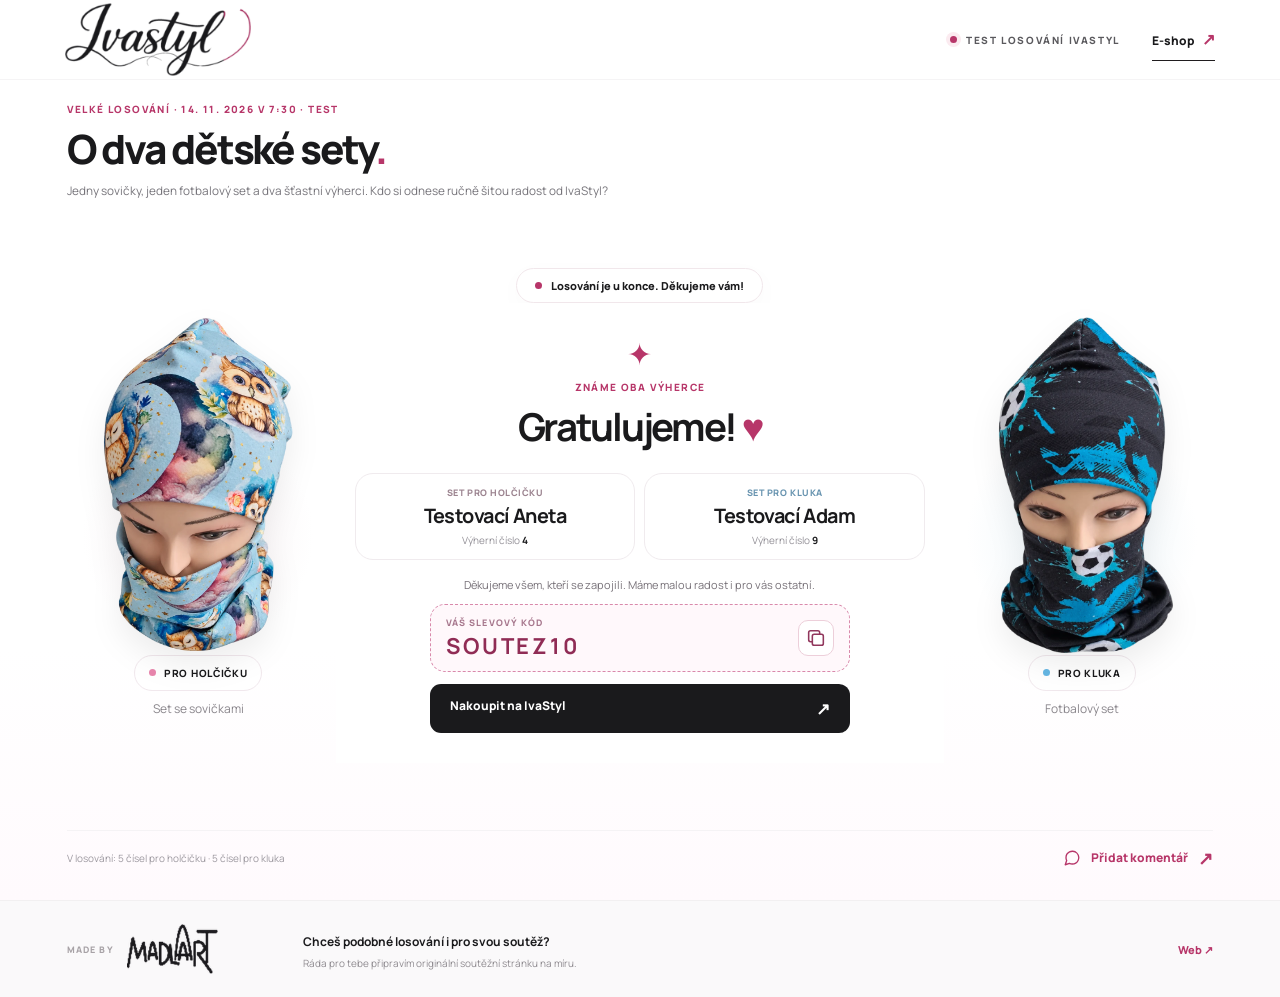
==== index.html @ a6c6ffe4 "first commit" ====
<!doctype html>
<html lang="cs">
<head>
  <meta charset="utf-8">
  <meta name="viewport" content="width=device-width,initial-scale=1,viewport-fit=cover">
  <meta name="theme-color" content="#ffffff">
  <meta name="description" content="IvaStyl · slavnostní losování dvou ručně šitých dětských setů, 14. 11. 2026 v 7:30 (TEST).">
  <meta property="og:title" content="IvaStyl – Velké losování">
  <meta property="og:description" content="Dva dětské sety. Dva šťastní výherci. Přijď se podívat na losování!">
  <link rel="icon" type="image/svg+xml" href="assets/favicon.svg">
  <title>IvaStyl · TEST losování 7:30</title>
  <link rel="preconnect" href="https://fonts.googleapis.com">
  <link rel="preconnect" href="https://fonts.gstatic.com" crossorigin>
  <link href="https://fonts.googleapis.com/css2?family=Manrope:wght@400;500;600;700;800&display=swap" rel="stylesheet">
  <link rel="stylesheet" href="styles.css">
  <script src="app.js" defer></script>
</head>
<body>
  <div class="site-frame" id="site-frame">
    <header class="header">
      <a href="https://www.ivastyl.cz/" target="_blank" rel="noopener noreferrer" class="brand" aria-label="IvaStyl – přejít na e-shop"><img src="assets/logo-ivastyl.png" alt="IvaStyl"></a>
      <div class="header-right"><span class="live-chip"><span class="live-dot"></span> TEST LOSOVÁNÍ IVASTYL</span><a class="header-shop" href="https://www.ivastyl.cz/" target="_blank" rel="noopener noreferrer">E-shop <span aria-hidden="true">↗</span></a></div>
    </header>

    <main class="main" id="main">
      <div class="intro">
        <div class="intro-text"><span class="eyebrow">VELKÉ LOSOVÁNÍ · 14. 11. 2026 V 7:30 · TEST</span><h1>O dva dětské sety<span class="accent">.</span></h1><p>Jedny sovičky, jeden fotbalový set a dva šťastní výherci. Kdo si odnese ručně šitou radost od IvaStyl?</p></div>
        <section class="countdown" id="countdown" aria-label="Odpočet do losování">
          <span class="count-label" id="count-label">DO LOSOVÁNÍ ZBÝVÁ</span>
          <div class="count-parts" role="timer" aria-live="off">
            <div class="count-piece"><strong id="dd">00</strong><span>DNY</span></div>
            <span class="count-colon">:</span>
            <div class="count-piece"><strong id="hh">00</strong><span>HOD</span></div>
            <span class="count-colon">:</span>
            <div class="count-piece"><strong id="mm">00</strong><span>MIN</span></div>
            <span class="count-colon">:</span>
            <div class="count-piece"><strong id="ss">00</strong><span>SEK</span></div>
          </div>
        </section>
      </div>

      <section class="stage" id="stage" aria-label="Soutěž a losovací osudí">
        <article class="prize prize-girl">
          <div class="prize-visual"><img src="assets/set-sovicky.webp" alt="Dívčí set čepice a nákrčníku se sovičkami na figuríně"></div>
          <span class="prize-pill"><span class="prize-bullet pink"></span> PRO HOLČIČKU</span>
          <p>Set se sovičkami</p>
        </article>

        <div class="main-display">
          <div class="announcement" id="announcement" role="status" aria-live="polite"><span class="announcement-dot"></span><span id="announcement-text">Naše osudí už čeká na soutěžící</span></div>
          <div class="machine-area" id="machine-area">
            <img class="machine-image" id="machine-image" src="assets/osudi.webp" alt="Průhledné malinové losovací osudí">
            <div class="balls-chamber" id="balls-chamber" aria-hidden="true"></div>
            <div class="picked-ball" id="picked-ball" aria-hidden="true"><span id="picked-number">?</span></div>
            <div class="machine-vignette" aria-hidden="true"></div>
            <div class="draw-pulse" aria-hidden="true"></div>
          </div>
          <div class="winner-panel" id="winner-panel" hidden aria-live="polite">
            <span class="winner-kicker" id="winner-kicker">VÝHERNÍ ČÍSLO PRO HOLČIČKU</span>
            <div class="winner-num" id="winner-num">—</div>
            <h2 id="winner-name">Gratulujeme!</h2>
            <p id="winner-message">Srdečně gratulujeme k výhře.</p>
          </div>
          <div class="final-panel" id="final-panel" hidden>
            <div class="final-confetti" aria-hidden="true">✦</div>
            <span class="eyebrow">ZNÁME OBA VÝHERCE</span>
            <h2>Gratulujeme! <span class="accent">♥</span></h2>
            <div class="result-pair">
              <div class="result-person"><span>SET PRO HOLČIČKU</span><strong id="final-girl-name">—</strong><small>Výherní číslo <b id="final-girl-num">—</b></small></div>
              <div class="result-person"><span>SET PRO KLUKA</span><strong id="final-boy-name">—</strong><small>Výherní číslo <b id="final-boy-num">—</b></small></div>
            </div>
            <p class="thank-caption">Děkujeme všem, kteří se zapojili. Máme malou radost i pro vás ostatní.</p>
            <div class="discount"><div><small>VÁŠ SLEVOVÝ KÓD</small><strong id="discount-code">SOUTEZ10</strong></div><button type="button" id="copy-code" aria-label="Kopírovat slevový kód" title="Kopírovat slevový kód"><svg viewBox="0 0 24 24" fill="none" stroke="currentColor" stroke-width="1.7" stroke-linecap="round" stroke-linejoin="round" width="22" height="22"><rect x="8" y="8" width="12" height="12" rx="2"/><path d="M16 8V6a2 2 0 0 0-2-2H6a2 2 0 0 0-2 2v8a2 2 0 0 0 2 2h2"/></svg></button></div>
            <a class="shop-button" id="final-shop" href="https://www.ivastyl.cz/" target="_blank" rel="noopener noreferrer">Nakoupit na IvaStyl <span>↗</span></a>
          </div>
          <div class="stage-subline" id="stage-subline"><span class="tiny-spark">✳</span> Testovací losování se spustí automaticky v 7:30 <span class="tiny-spark">✳</span></div>
          <div class="data-alert" id="data-alert" hidden>Nebyli zatím nahráni soutěžící. Losování čeká na seznam účastníků.</div>
        </div>

        <article class="prize prize-boy">
          <div class="prize-visual"><img src="assets/set-fotbal.webp" alt="Chlapecký set čepice a nákrčníku s fotbalovým potiskem na figuríně"></div>
          <span class="prize-pill"><span class="prize-bullet blue"></span> PRO KLUKA</span>
          <p>Fotbalový set</p>
        </article>
      </section>

      <div class="engage-row" id="engage-row">
        <div class="participants-line" id="participants-line">Losování ze všech platných soutěžních čísel</div>
        <button class="comment-toggle" type="button" id="comment-toggle" aria-expanded="false" aria-controls="comments-panel">
          <svg width="18" height="18" fill="none" stroke="currentColor" stroke-width="1.8" viewBox="0 0 24 24" aria-hidden="true"><path stroke-linecap="round" stroke-linejoin="round" d="M21 11.5a8.4 8.4 0 0 1-.9 3.8 8.6 8.6 0 0 1-7.7 4.7 8.4 8.4 0 0 1-3.8-.9L3 21l1.9-5.6a8.4 8.4 0 0 1-.9-3.8 8.6 8.6 0 0 1 4.7-7.7 8.4 8.4 0 0 1 3.8-.9h.5a8.6 8.6 0 0 1 8 8v.5Z"/></svg>
          Přidat komentář <span aria-hidden="true">↗</span>
        </button>
      </div>
      <div class="comments-panel" id="comments-panel" hidden>
        <div><h2>Chceš nám něco vzkázat?</h2><p>Komentáře patří k soutěžním příspěvkům na Facebooku a Instagramu. Napiš si vzkaz a vlož ho tam, kde soutěžíš.</p></div>
        <label for="comment-text">Tvůj komentář</label>
        <textarea id="comment-text" rows="3" placeholder="Držím všem palce! ❤️"></textarea>
        <div class="comments-actions"><button type="button" id="copy-comment" class="comment-copy">Zkopírovat komentář</button><a id="facebook-post-link" href="#" hidden target="_blank" rel="noopener noreferrer">Otevřít Facebook ↗</a><a id="instagram-post-link" href="#" hidden target="_blank" rel="noopener noreferrer">Otevřít Instagram ↗</a></div>
        <small id="comment-hint">Komentáře se neukládají na této stránce; zveřejni je přímo pod soutěžním příspěvkem.</small>
      </div>

      <div id="demo-controls" class="demo-controls" hidden><span class="demo-badge">UKÁZKA – NEPLATNÉ LOSOVÁNÍ</span><button type="button" id="demo-play">Přehrát losování ▶</button><button type="button" id="demo-restart">Znovu ↺</button></div>
    </main>
  </div>

  <footer class="footer" id="footer">
    <div class="footer-inner">
      <div class="footer-brand"><span>MADE BY</span><a href="https://madlaart.cz/" rel="noopener noreferrer" target="_blank" aria-label="MadlaArt – web grafického studia"><img src="assets/logo-madlaart.png" alt="MadlaArt"></a></div>
      <div class="footer-copy"><strong>Chceš podobné losování i pro svou soutěž?</strong><p>Ráda pro tebe připravím originální soutěžní stránku na míru.</p></div>
      <div class="footer-links"><a href="https://madlaart.cz/" rel="noopener noreferrer" target="_blank">Web ↗</a><a id="madla-instagram" href="#" hidden rel="noopener noreferrer" target="_blank">Instagram ↗</a><a id="madla-facebook" href="#" hidden rel="noopener noreferrer" target="_blank">Facebook ↗</a></div>
    </div>
  </footer>
</body>
</html>
---- styles.css ----
:root{--ink:#1a1a1c;--muted:#737278;--rasp:#b73669;--rasp-dark:#902c55;--rose:#f9eaf0;--rose-line:#f1d5e0;--sky:#3183c3;--line:#ededf0;--white:#fff;--shadow:0 12px 40px rgba(50,32,41,.08)}
*{box-sizing:border-box}html{scroll-behavior:smooth}body{margin:0;color:var(--ink);background:#fff;font-family:Manrope,Arial,sans-serif;-webkit-font-smoothing:antialiased}button,textarea{font:inherit}button{cursor:pointer}a{text-decoration:none;color:inherit}[hidden]{display:none!important}::selection{background:#f2bed3;color:#151515}
.site-frame{min-height:100vh;min-height:100svh;display:flex;flex-direction:column;background:linear-gradient(180deg,#fff 0%,#fff 72%,#fffafd 100%)}
.header{height:80px;flex:none;max-width:1530px;width:100%;padding:10px clamp(22px,5.1vw,76px);margin:0 auto;display:flex;align-items:center;justify-content:space-between;border-bottom:1px solid #f5f4f5}.brand{display:flex;width:186px;align-items:center}.brand img{width:100%;height:auto;display:block}.header-right{display:flex;gap:32px;align-items:center}.live-chip{font-size:10px;font-weight:800;letter-spacing:.16em;color:#5a595d;display:flex;gap:9px;align-items:center}.live-dot{width:7px;height:7px;background:var(--rasp);border-radius:50%;box-shadow:0 0 0 4px #fbebf0}.header-shop{font-size:12px;font-weight:800;padding:10px 0;border-bottom:1px solid #201d1f}.header-shop span{color:var(--rasp);font-size:16px;margin-left:6px}
.main{width:min(100%,1530px);margin:0 auto;padding:16px clamp(24px,5.2vw,78px) 16px;flex:1;display:flex;flex-direction:column;justify-content:center;gap:8px}.intro{display:flex;align-items:center;justify-content:space-between;gap:20px}.intro-text{max-width:640px}.eyebrow{font-size:10px;font-weight:800;letter-spacing:.14em;color:var(--rasp);text-transform:uppercase}.intro h1{font-size:clamp(30px,3.15vw,48px);line-height:1.13;letter-spacing:-.055em;margin:8px 0 8px;font-weight:800}.accent{color:var(--rasp)}.intro p{font-size:clamp(11px,.92vw,14px);line-height:1.85;color:#76747a;margin:0;max-width:600px}
.countdown{flex:none;min-width:307px;text-align:right}.count-label{color:#98969a;font-size:10px;font-weight:800;letter-spacing:.14em}.count-parts{display:flex;gap:10px;align-items:flex-start;justify-content:flex-end;margin-top:9px}.count-piece{min-width:48px;text-align:center;display:flex;flex-direction:column;gap:2px}.count-piece strong{font-size:36px;font-weight:800;letter-spacing:-.06em;line-height:1.04;font-variant-numeric:tabular-nums}.count-piece span{font-size:9px;color:#95939a;font-weight:700;letter-spacing:.1em}.count-colon{font-size:25px;color:var(--rasp);font-weight:500;line-height:1.2}
.stage{display:grid;grid-template-columns:minmax(155px,.84fr) minmax(340px,1.9fr) minmax(155px,.84fr);gap:12px;align-items:center;min-height:445px;max-height:630px;flex:1}.prize{align-self:center;display:flex;flex-direction:column;align-items:center;text-align:center;justify-content:center;min-width:0}.prize-visual{height:clamp(210px,28vw,340px);width:100%;display:flex;align-items:center;justify-content:center;position:relative}.prize-visual:before{content:"";position:absolute;width:min(100%,240px);aspect-ratio:1;border-radius:50%;background:radial-gradient(circle,#f9f3f5 10%,rgba(252,248,250,0) 68%);bottom:0}.prize-boy .prize-visual:before{background:radial-gradient(circle,#eef6fa 10%,rgba(252,248,250,0) 68%)}.prize img{width:100%;height:100%;object-fit:contain;position:relative;filter:drop-shadow(0px 14px 15px rgba(0,0,0,.07));transition:transform .45s ease}.prize:hover img{transform:translateY(-6px)}.prize-pill{font-size:10px;letter-spacing:.07em;font-weight:800;border:1px solid #f1e8ed;border-radius:100px;display:flex;align-items:center;gap:8px;padding:10px 14px;white-space:nowrap;background:#fff}.prize-bullet{width:7px;height:7px;border-radius:50%}.prize-bullet.pink{background:#e886ad}.prize-bullet.blue{background:#65b7e4}.prize p{font-size:12px;color:#89858b;margin:9px 0 0}
.main-display{height:min(55vh,550px);min-height:400px;position:relative;display:flex;flex-direction:column;align-items:center;justify-content:center}.announcement{position:absolute;top:0;z-index:8;border:1px solid #f1e7eb;background:#fff;border-radius:100px;padding:9px 18px;font-size:11px;font-weight:800;display:flex;gap:9px;align-items:center;box-shadow:0 7px 26px rgba(28,20,21,.025);max-width:95%;text-align:center}.announcement-dot{height:7px;width:7px;min-width:7px;border-radius:50%;background:var(--rasp)}.machine-area{position:absolute;inset:36px 0 14px;max-width:640px;max-height:530px;margin:auto;transform-origin:center center;transition:opacity .65s ease,transform .65s ease;isolation:isolate}.machine-image{position:absolute;inset:0;width:100%;height:100%;object-fit:contain;filter:drop-shadow(0 10px 19px rgba(75,51,68,.035));z-index:1}.balls-chamber{position:absolute;left:50%;top:43.2%;width:min(58%,300px);height:61%;transform:translate(-50%,-50%);overflow:hidden;border-radius:50%;z-index:2;pointer-events:none}.ball{position:absolute;display:flex;justify-content:center;align-items:center;width:clamp(26px,3vw,37px);height:clamp(26px,3vw,37px);border-radius:50%;font-size:11px;font-weight:800;letter-spacing:-.04em;background:radial-gradient(circle at 27% 23%,#fff 3%,#f9e9f0 46%,#d899b4 100%);color:#5a3040;box-shadow:inset -3px -4px 8px rgba(148,57,97,.12),inset 2px 2px 6px #fff,0 5px 7px rgba(62,43,54,.15);will-change:transform;user-select:none}.phase-boy .ball{background:radial-gradient(circle at 27% 23%,#fff 3%,#ddecfa 49%,#8cbbe0 100%);box-shadow:inset -3px -4px 9px rgba(54,112,176,.12),inset 2px 2px 6px #fff,0 5px 7px rgba(62,43,54,.15);color:#235477}.machine-vignette{position:absolute;top:10%;left:20%;width:60%;height:73%;border-radius:50%;z-index:3;pointer-events:none;background:radial-gradient(ellipse at 30% 18%,rgba(255,255,255,.24),transparent 56%);opacity:.35}.picked-ball{position:absolute;top:50%;left:50%;width:118px;height:118px;border-radius:50%;z-index:7;transform:translate(-50%,48%) scale(.1);opacity:0;display:grid;place-items:center;background:radial-gradient(circle at 30% 26%,#fff 4%,#f9dce8 54%,#c36c93 100%);color:var(--rasp-dark);box-shadow:0 20px 36px rgba(155,54,98,.2),inset -5px -10px 17px rgba(120,45,82,.15);font-size:48px;font-weight:800;transition:transform 1.1s cubic-bezier(.2,1.45,.5,1),opacity .2s}.phase-boy .picked-ball{background:radial-gradient(circle at 30% 26%,#fff 4%,#e3f3ff 54%,#7baad8 100%);color:#25618c}.phase-ball-out .picked-ball{opacity:1;transform:translate(-50%,-80%) scale(1)}.draw-pulse{position:absolute;top:40%;left:50%;width:55%;aspect-ratio:1;border-radius:50%;transform:translate(-50%,-50%);opacity:0;z-index:0;pointer-events:none;border:2px solid var(--rasp)}.phase-spinning .draw-pulse{animation:pulse 1.4s ease-out infinite}.phase-spinning .machine-image{animation:machineTilt .9s ease-in-out infinite alternate}
@keyframes pulse{0%{opacity:.3;scale:.92}100%{opacity:0;scale:1.15}}@keyframes machineTilt{from{transform:rotate(-1.4deg)}to{transform:rotate(1.4deg)}}
.stage-subline{font-size:10px;color:#9c98a0;position:absolute;bottom:0;text-align:center;letter-spacing:.015em}.tiny-spark{color:var(--rasp);font-size:14px;margin:0 8px}.data-alert{position:absolute;bottom:10px;z-index:10;background:#fff6ec;color:#8b4b16;padding:11px 17px;border-radius:10px;font-size:11px;text-align:center;box-shadow:var(--shadow)}
.winner-panel,.final-panel{position:absolute;z-index:9;inset:32px 0 24px;display:flex;flex-direction:column;justify-content:center;align-items:center;text-align:center;background:#fff;animation:rise .65s ease both}.phase-winner .machine-area,.phase-final .machine-area{opacity:0;transform:scale(.87)}.phase-winner .stage-subline,.phase-final .stage-subline{display:none}.winner-kicker{font-size:11px;letter-spacing:.13em;color:var(--rasp);font-weight:800}.phase-boy .winner-kicker{color:var(--sky)}.winner-num{font-size:clamp(110px,13vw,192px);line-height:1.09;font-weight:800;letter-spacing:-.11em;color:var(--rasp);font-variant-numeric:tabular-nums}.phase-boy .winner-num{color:var(--sky)}.winner-panel h2{font-size:clamp(26px,3vw,40px);letter-spacing:-.05em;margin:4px 0}.winner-panel p{font-size:13px;color:var(--muted);margin:5px}.winner-panel:before{content:'✦';position:absolute;left:12%;top:25%;color:#f3c1d4;font-size:40px;animation:twinkle 2s infinite}.winner-panel:after{content:'✦';position:absolute;right:9%;bottom:23%;color:#e5bdd0;font-size:26px;animation:twinkle 2.6s infinite reverse}
.final-panel{inset:35px -1% 0;gap:6px;padding:0 14px}.final-confetti{font-size:30px;color:var(--rasp);animation:twinkle 1.6s ease-in-out infinite}.final-panel h2{font-size:clamp(28px,3vw,42px);letter-spacing:-.06em;margin:0 0 8px}.result-pair{display:grid;grid-template-columns:1fr 1fr;gap:9px;width:min(100%,570px);margin:6px 0 5px}.result-person{padding:12px 9px;border:1px solid #f0ebee;border-radius:18px;background:#fff;display:flex;flex-direction:column;gap:4px}.result-person span{color:#9c8490;font-size:9px;letter-spacing:.06em;font-weight:800}.result-person:nth-child(2) span{color:#6894b0}.result-person strong{font-size:clamp(15px,1.55vw,23px);overflow-wrap:anywhere;line-height:1.3;letter-spacing:-.03em}.result-person small{font-size:10px;color:#939097}.result-person b{color:var(--ink)}.thank-caption{color:#777178;font-size:11px;margin:6px 0}.discount{width:min(100%,420px);min-height:65px;padding:11px 15px;border:1px dashed #d989ab;border-radius:15px;background:#fff8fb;display:flex;justify-content:space-between;align-items:center}.discount>div{display:flex;flex-direction:column;gap:3px;text-align:left}.discount small{letter-spacing:.12em;font-size:9px;color:#a7778d;font-weight:800}.discount strong{font-size:22px;letter-spacing:.13em;color:var(--rasp-dark);line-height:1.3}.discount button{width:36px;height:36px;display:grid;place-items:center;background:white;border:1px solid #edcfda;border-radius:10px;color:#91365c}.shop-button{width:min(100%,420px);background:var(--ink);color:white;border-radius:11px;padding:13px 20px;font-size:12px;font-weight:800;display:flex;justify-content:space-between;margin-top:6px}.shop-button span{font-size:17px}
@keyframes rise{from{opacity:0;transform:translateY(12px)}to{opacity:1;transform:translateY(0)}}@keyframes twinkle{50%{opacity:.45;transform:scale(.7)}}
.engage-row{min-height:54px;border-top:1px solid #f5f3f5;display:flex;align-items:center;justify-content:space-between;gap:15px}.participants-line{color:#9c989f;font-size:10px}.comment-toggle{display:flex;align-items:center;gap:10px;border:0;background:transparent;color:var(--rasp);font-size:12px;font-weight:800;padding:11px 0}.comment-toggle span{font-size:18px}.comments-panel{border:1px solid var(--line);background:#fff;border-radius:16px;padding:20px;display:grid;gap:9px;box-shadow:var(--shadow);margin-bottom:10px}.comments-panel h2{font-size:16px;margin:0 0 4px}.comments-panel p{font-size:12px;color:var(--muted);margin:0}.comments-panel label{font-size:11px;font-weight:800;margin-top:4px}.comments-panel textarea{width:100%;padding:12px 14px;border-radius:12px;border:1px solid #e8e6e9;resize:vertical;outline:0}.comments-panel textarea:focus{border-color:var(--rasp)}.comments-actions{display:flex;gap:12px;flex-wrap:wrap;align-items:center}.comments-actions button,.comments-actions a{border-radius:9px;border:1px solid #eee2e8;padding:10px 13px;font-size:11px;font-weight:800}.comments-actions button{background:#f9e9f0;color:var(--rasp-dark)}.comments-actions a{color:#292729}.comments-panel small{font-size:10px;color:#969198}
.footer{background:#faf9fa;border-top:1px solid #f2f0f1}.footer-inner{max-width:1530px;padding:23px clamp(24px,5.2vw,78px);margin:auto;display:flex;align-items:center;justify-content:space-between;gap:26px}.footer-brand{display:flex;align-items:center;gap:11px;min-width:210px}.footer-brand span{font-size:9px;color:#a7a2a6;font-weight:800;letter-spacing:.13em}.footer-brand a{display:block;width:96px;height:50px}.footer-brand img{width:100%;height:100%;object-fit:contain}.footer-copy{flex:1}.footer-copy strong{font-size:12px}.footer-copy p{margin:5px 0 0;color:#8f8b90;font-size:10px}.footer-links{display:flex;gap:15px;flex-wrap:wrap}.footer-links a{font-size:11px;font-weight:800;color:var(--rasp)}
.demo-controls{display:flex;align-items:center;justify-content:center;gap:11px;padding:13px;flex-wrap:wrap;border-radius:16px;background:#fff2f7}.demo-badge{color:var(--rasp);font-size:9px;font-weight:800;letter-spacing:.1em}.demo-controls button{background:var(--rasp);color:#fff;font-size:11px;font-weight:800;border:0;padding:10px 13px;border-radius:9px}.demo-controls button:last-child{background:#fff;color:var(--rasp);border:1px solid #e9c2d1}
@media(min-width:1600px){.main{gap:12px}.stage{min-height:520px}}@media(max-width:1050px){.main{padding:19px 22px}.stage{grid-template-columns:minmax(122px,.72fr) minmax(280px,1.9fr) minmax(122px,.72fr)}.header{padding:10px 22px}.prize-visual{height:270px}.intro h1{font-size:35px}.intro p{max-width:450px}.count-piece strong{font-size:29px}.countdown{min-width:270px}}
@media(max-width:700px){.site-frame{min-height:100svh}.header{height:64px;padding:8px 18px}.brand{width:121px}.header-right{gap:9px}.live-chip{font-size:8px;letter-spacing:.06em}.header-shop{font-size:10px}.main{justify-content:start;gap:12px;padding:19px 15px 13px}.intro{flex-direction:column;align-items:center;text-align:center;gap:15px}.intro h1{font-size:clamp(29px,7.2vw,41px);margin:6px 0}.intro p{font-size:11px;line-height:1.6;max-width:360px}.eyebrow{font-size:9px}.countdown{min-width:0;text-align:center;width:100%}.count-label{font-size:9px}.count-parts{justify-content:center;margin-top:6px;gap:9px}.count-piece{min-width:43px}.count-piece strong{font-size:27px}.count-piece span{font-size:8px}.count-colon{font-size:21px}.stage{min-height:360px;max-height:none;display:grid;grid-template-columns:1fr 1fr;grid-template-rows:minmax(310px,auto) auto;gap:5px 10px;flex:0}.main-display{grid-column:1 / -1;grid-row:1;min-height:310px;height:clamp(305px,86vw,420px)}.prize{grid-row:2;align-self:start}.prize-girl{grid-column:1}.prize-boy{grid-column:2}.prize-visual{height:clamp(145px,40vw,200px)}.prize img{max-width:195px}.prize-pill{font-size:8px;padding:7px 10px}.prize p{font-size:9px;margin:5px 0}.announcement{font-size:9px;top:3px;padding:7px 12px;max-width:97%}.machine-area{inset:17px 0 0;max-height:420px}.balls-chamber{width:min(60%,230px);top:43.5%;height:62%}.ball{width:28px;height:28px;font-size:9px}.picked-ball{width:90px;height:90px;font-size:38px}.stage-subline{display:none}.winner-panel{inset:22px 0 10px}.winner-num{font-size:100px}.winner-panel h2{font-size:28px}.winner-panel p{font-size:11px}.final-panel{inset:19px -3px -6px;padding:0 2px;gap:4px}.final-confetti{display:none}.final-panel h2{font-size:27px;margin:0}.result-pair{gap:6px;margin:0}.result-person{padding:8px 5px;border-radius:11px}.result-person span{font-size:7px}.result-person strong{font-size:14px}.result-person small{font-size:9px}.thank-caption{font-size:9px;line-height:1.4;margin:2px 0}.discount{min-height:51px;padding:7px 12px}.discount strong{font-size:19px}.discount small{font-size:8px}.shop-button{padding:10px 14px;font-size:10px;margin-top:4px}.engage-row{padding:10px 3px 2px;min-height:48px}.participants-line{font-size:9px;max-width:55%}.comment-toggle{font-size:11px}.footer-inner{padding:15px 20px;flex-direction:column;gap:12px;text-align:center}.footer-brand{justify-content:center;min-width:0}.footer-links{justify-content:center}.footer-copy p{font-size:10px}.comments-panel{margin-bottom:0}.header-shop span{display:none}}
@media(max-width:370px){.intro h1{font-size:29px}.main-display{height:305px}.prize-visual{height:108px}.prize-pill{font-size:7px}.count-piece strong{font-size:25px}.live-chip{display:none}}
@media(prefers-reduced-motion:reduce){html{scroll-behavior:auto}.phase-spinning .machine-image,.phase-spinning .draw-pulse,.final-confetti{animation:none!important}.prize img,.machine-area,.picked-ball{transition:none!important}}
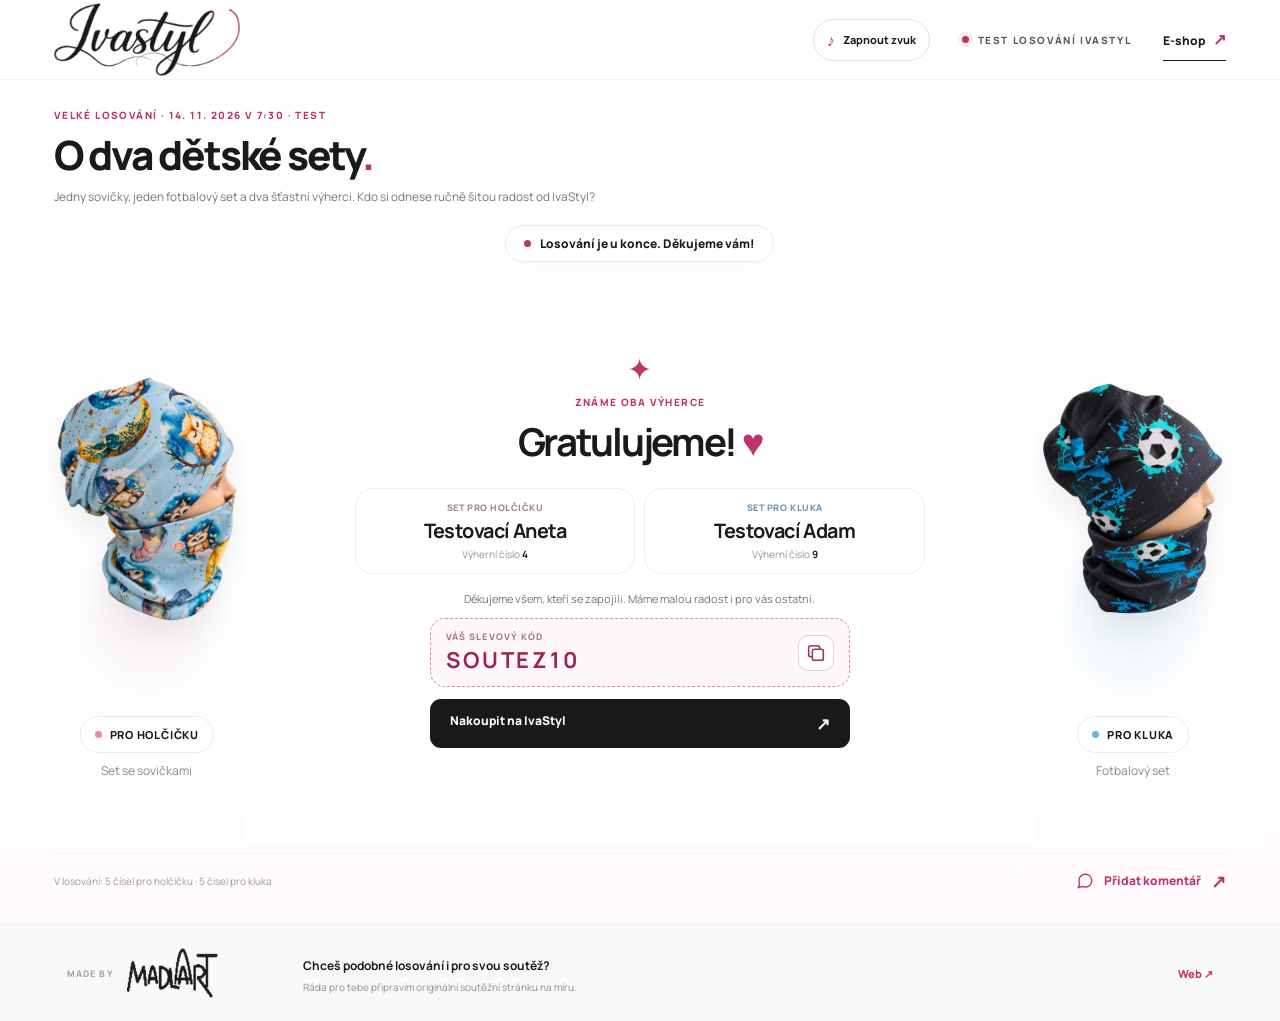
==== commit abdbf99e: "úpravy" ====
--- a/index.html
+++ b/index.html
@@ -13,13 +13,15 @@
   <link rel="preconnect" href="https://fonts.gstatic.com" crossorigin>
   <link href="https://fonts.googleapis.com/css2?family=Manrope:wght@400;500;600;700;800&display=swap" rel="stylesheet">
   <link rel="stylesheet" href="styles.css">
+  <link rel="stylesheet" href="polish.css">
+  <script src="audio.js" defer></script>
   <script src="app.js" defer></script>
 </head>
 <body>
   <div class="site-frame" id="site-frame">
     <header class="header">
       <a href="https://www.ivastyl.cz/" target="_blank" rel="noopener noreferrer" class="brand" aria-label="IvaStyl – přejít na e-shop"><img src="assets/logo-ivastyl.png" alt="IvaStyl"></a>
-      <div class="header-right"><span class="live-chip"><span class="live-dot"></span> TEST LOSOVÁNÍ IVASTYL</span><a class="header-shop" href="https://www.ivastyl.cz/" target="_blank" rel="noopener noreferrer">E-shop <span aria-hidden="true">↗</span></a></div>
+      <div class="header-right"><button class="sound-button" id="sound-button" type="button" aria-pressed="false" title="Zapnout zvuky losování"><span id="sound-icon" aria-hidden="true">♪</span> <span id="sound-label">Zapnout zvuk</span></button><span class="live-chip"><span class="live-dot"></span> TEST LOSOVÁNÍ IVASTYL</span><a class="header-shop" href="https://www.ivastyl.cz/" target="_blank" rel="noopener noreferrer">E-shop <span aria-hidden="true">↗</span></a></div>
     </header>
 
     <main class="main" id="main">
@@ -41,13 +43,13 @@
 
       <section class="stage" id="stage" aria-label="Soutěž a losovací osudí">
         <article class="prize prize-girl">
-          <div class="prize-visual"><img src="assets/set-sovicky.webp" alt="Dívčí set čepice a nákrčníku se sovičkami na figuríně"></div>
+          <div class="prize-visual"><img src="assets/set-sovicky-bok.webp" alt="Dívčí set čepice a nákrčníku se sovičkami na figuríně"></div>
           <span class="prize-pill"><span class="prize-bullet pink"></span> PRO HOLČIČKU</span>
           <p>Set se sovičkami</p>
         </article>
 
         <div class="main-display">
-          <div class="announcement" id="announcement" role="status" aria-live="polite"><span class="announcement-dot"></span><span id="announcement-text">Naše osudí už čeká na soutěžící</span></div>
+          <div class="announcement" id="announcement" role="status" aria-live="polite"><span class="announcement-dot"></span><span id="announcement-text">Osudí je připravené</span></div>
           <div class="machine-area" id="machine-area">
             <img class="machine-image" id="machine-image" src="assets/osudi.webp" alt="Průhledné malinové losovací osudí">
             <div class="balls-chamber" id="balls-chamber" aria-hidden="true"></div>
@@ -78,7 +80,7 @@
         </div>
 
         <article class="prize prize-boy">
-          <div class="prize-visual"><img src="assets/set-fotbal.webp" alt="Chlapecký set čepice a nákrčníku s fotbalovým potiskem na figuríně"></div>
+          <div class="prize-visual"><img src="assets/set-fotbal-bok.webp" alt="Chlapecký set čepice a nákrčníku s fotbalovým potiskem na figuríně"></div>
           <span class="prize-pill"><span class="prize-bullet blue"></span> PRO KLUKA</span>
           <p>Fotbalový set</p>
         </article>
--- a/polish.css
+++ b/polish.css
@@ -0,0 +1,65 @@
+
+/* Modern minimalist stage refresh: larger glass raffle drum and the TWO real side-view garment photos. */
+:root { --rasp:#bc346d; --rasp-dark:#9c2457; }
+.site-frame{min-height:100svh}
+.header{max-width:1720px;padding-inline:clamp(20px,4.2vw,72px)}
+.main{max-width:1720px;width:100%;padding:18px clamp(20px,4.2vw,72px) 17px;gap:8px;justify-content:space-between}
+.intro{padding-top:4px}
+.stage{grid-template-columns:minmax(180px,.72fr) minmax(570px,3fr) minmax(180px,.72fr);gap:clamp(0px,1vw,18px);min-height:550px;max-height:760px;flex:1;align-items:center}
+.main-display{height:clamp(530px,70vh,740px);min-height:530px;overflow:visible}
+.machine-area{inset:auto;left:50%;top:52%;margin:0;width:min(100%,800px,calc(70vh * 1.115));height:auto;max-width:none;max-height:none;aspect-ratio:950/852;transform:translate(-50%,-50%);transition:opacity .55s ease,transform .55s ease}
+.machine-image{width:100%;height:100%;object-fit:fill}
+.balls-chamber{width:61%;height:65%;top:43%;left:50%;max-width:none}
+.ball{width:clamp(28px,2.3vw,40px);height:clamp(28px,2.3vw,40px);font-size:clamp(10px,1vw,13px)}
+.prize-visual{height:clamp(320px,34vw,490px);width:100%;}
+.prize img{max-height:100%;max-width:100%;object-fit:contain}
+.prize-visual:before{width:min(100%,300px)}
+.prize-pill{font-size:11px}
+.announcement{font-size:12px;top:10px;z-index:14}
+.stage-subline{bottom:0}
+.phase-winner .machine-area,.phase-final .machine-area{transform:translate(-50%,-50%) scale(.88)}
+.phase-ball-out .picked-ball{transform:translate(-50%,-100%) scale(1.1)}
+.sound-button{border:1px solid #ecdce3;background:#fff;color:#1d1b1d;border-radius:999px;padding:9px 13px;font-size:11px;font-weight:750;display:flex;gap:8px;align-items:center;white-space:nowrap;transition:background .2s,border-color .2s}
+.sound-button:hover,.sound-button[aria-pressed="true"]{background:#fff2f7;border-color:#ddaac0;color:var(--rasp-dark)}
+.sound-button #sound-icon{font-size:16px;color:var(--rasp)}
+/* The upper part fills the screen on larger displays; footer stays below rather than overlapping. */
+@media(min-width:1101px) and (min-height:950px){.site-frame{height:100svh}.stage{min-height:560px;max-height:none}.main-display{height:min(72vh,750px)}.prize-visual{height:clamp(345px,34vw,535px)}}
+@media(max-width:1200px) and (min-width:701px){
+ .stage{grid-template-columns:minmax(142px,.85fr) minmax(360px,2.4fr) minmax(142px,.85fr);min-height:470px}
+ .main-display{height:clamp(440px,60vh,620px);min-height:440px}
+ .prize-visual{height:clamp(250px,29vw,360px)}
+ .announcement{top:0}
+}
+@media(max-width:700px){
+ .main{padding:15px 13px 17px;gap:14px;justify-content:start}
+ .header{height:66px;padding:8px 14px}
+ .header-right{gap:9px}
+ .sound-button{padding:7px 9px;font-size:10px}
+ .sound-button #sound-label{display:none}
+ .live-chip{font-size:8px}
+ .intro{gap:10px;padding-top:0}
+ .stage{display:grid;grid-template-columns:1fr 1fr;grid-template-rows:minmax(385px,auto) auto;gap:3px 4px;min-height:0;max-height:none;flex:0}
+ .main-display{grid-column:1/-1;grid-row:1;height:clamp(385px,105vw,520px);min-height:385px;overflow:visible}
+ .machine-area{inset:auto;top:54%;left:50%;width:min(100vw,500px);max-width:none;max-height:none;height:auto;transform:translate(-50%,-50%)}
+ .balls-chamber{width:60%;height:65%;top:43%}
+ .announcement{top:2px;max-width:95%;font-size:10px;z-index:14}
+ .ball{width:clamp(26px,8vw,36px);height:clamp(26px,8vw,36px);font-size:11px}
+ .prize{grid-row:2}
+ .prize-visual{height:clamp(158px,44vw,245px)}
+ .prize img{max-width:230px}
+ .prize-pill{padding:7px 8px;font-size:8px}
+ .prize p{font-size:10px}
+ .picked-ball{width:95px;height:95px;font-size:40px}
+ .winner-panel{inset:24px 0 5px}
+ .final-panel{inset:19px 0 0;padding:0 8px}
+ .engage-row{padding:12px 4px 2px}
+}
+@media(max-width:390px){
+ .sound-button{padding:6px 8px}
+ .live-chip{display:none}
+ .stage{grid-template-rows:minmax(345px,auto) auto}
+ .main-display{height:clamp(345px,106vw,410px);min-height:345px}
+ .machine-area{width:100vw}
+ .prize-visual{height:clamp(139px,40vw,165px)}
+ .ball{width:25px;height:25px;font-size:9px}
+}
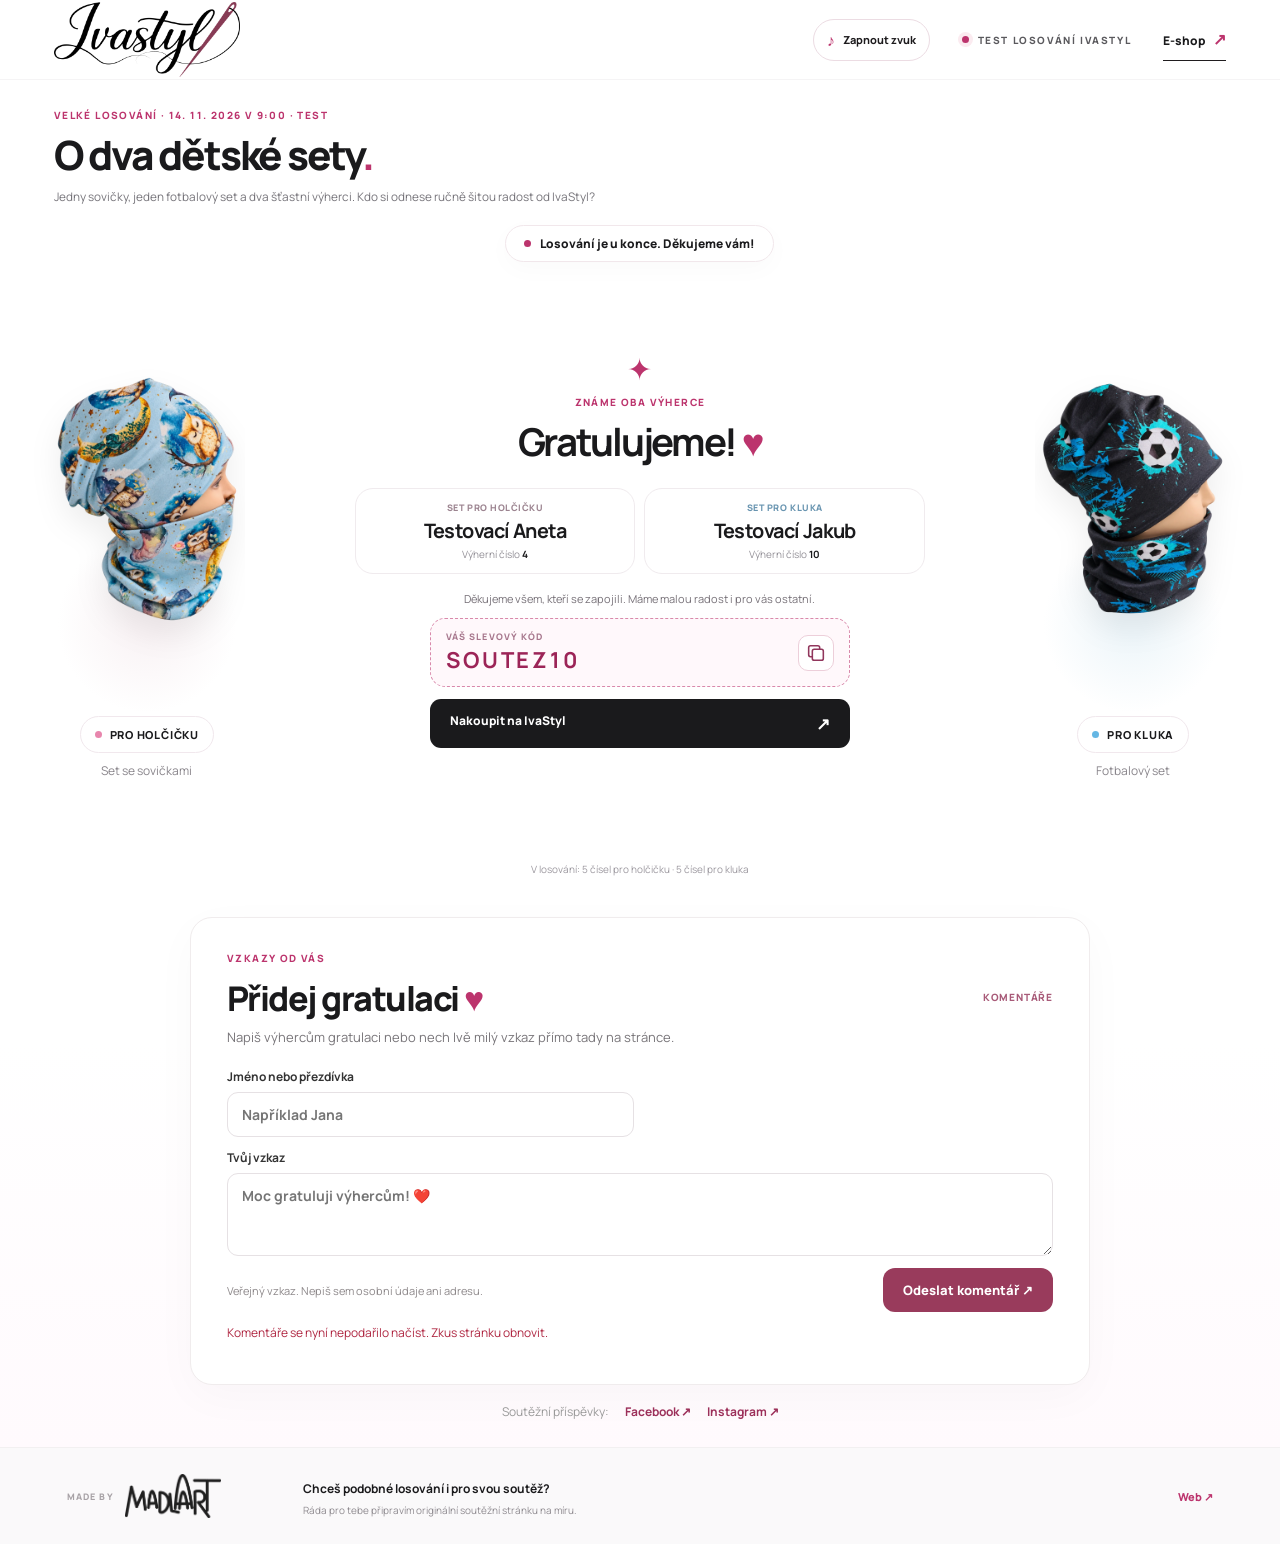
==== commit 8f2640f3: "hudba" ====
--- a/index.html
+++ b/index.html
@@ -4,18 +4,20 @@
   <meta charset="utf-8">
   <meta name="viewport" content="width=device-width,initial-scale=1,viewport-fit=cover">
   <meta name="theme-color" content="#ffffff">
-  <meta name="description" content="IvaStyl · slavnostní losování dvou ručně šitých dětských setů, 14. 11. 2026 v 7:30 (TEST).">
+  <meta name="description" content="IvaStyl · slavnostní losování dvou ručně šitých dětských setů, 14. 11. 2026 v 9:00 (TEST).">
   <meta property="og:title" content="IvaStyl – Velké losování">
   <meta property="og:description" content="Dva dětské sety. Dva šťastní výherci. Přijď se podívat na losování!">
   <link rel="icon" type="image/svg+xml" href="assets/favicon.svg">
-  <title>IvaStyl · TEST losování 7:30</title>
+  <title>IvaStyl · TEST losování 9:00</title>
   <link rel="preconnect" href="https://fonts.googleapis.com">
   <link rel="preconnect" href="https://fonts.gstatic.com" crossorigin>
   <link href="https://fonts.googleapis.com/css2?family=Manrope:wght@400;500;600;700;800&display=swap" rel="stylesheet">
   <link rel="stylesheet" href="styles.css">
   <link rel="stylesheet" href="polish.css">
+  <link rel="stylesheet" href="guestbook.css">
   <script src="audio.js" defer></script>
   <script src="app.js" defer></script>
+  <script src="guestbook.js" defer></script>
 </head>
 <body>
   <div class="site-frame" id="site-frame">
@@ -26,7 +28,7 @@
 
     <main class="main" id="main">
       <div class="intro">
-        <div class="intro-text"><span class="eyebrow">VELKÉ LOSOVÁNÍ · 14. 11. 2026 V 7:30 · TEST</span><h1>O dva dětské sety<span class="accent">.</span></h1><p>Jedny sovičky, jeden fotbalový set a dva šťastní výherci. Kdo si odnese ručně šitou radost od IvaStyl?</p></div>
+        <div class="intro-text"><span class="eyebrow">VELKÉ LOSOVÁNÍ · 14. 11. 2026 V 9:00 · TEST</span><h1>O dva dětské sety<span class="accent">.</span></h1><p>Jedny sovičky, jeden fotbalový set a dva šťastní výherci. Kdo si odnese ručně šitou radost od IvaStyl?</p></div>
         <section class="countdown" id="countdown" aria-label="Odpočet do losování">
           <span class="count-label" id="count-label">DO LOSOVÁNÍ ZBÝVÁ</span>
           <div class="count-parts" role="timer" aria-live="off">
@@ -75,7 +77,7 @@
             <div class="discount"><div><small>VÁŠ SLEVOVÝ KÓD</small><strong id="discount-code">SOUTEZ10</strong></div><button type="button" id="copy-code" aria-label="Kopírovat slevový kód" title="Kopírovat slevový kód"><svg viewBox="0 0 24 24" fill="none" stroke="currentColor" stroke-width="1.7" stroke-linecap="round" stroke-linejoin="round" width="22" height="22"><rect x="8" y="8" width="12" height="12" rx="2"/><path d="M16 8V6a2 2 0 0 0-2-2H6a2 2 0 0 0-2 2v8a2 2 0 0 0 2 2h2"/></svg></button></div>
             <a class="shop-button" id="final-shop" href="https://www.ivastyl.cz/" target="_blank" rel="noopener noreferrer">Nakoupit na IvaStyl <span>↗</span></a>
           </div>
-          <div class="stage-subline" id="stage-subline"><span class="tiny-spark">✳</span> Testovací losování se spustí automaticky v 7:30 <span class="tiny-spark">✳</span></div>
+          <div class="stage-subline" id="stage-subline"><span class="tiny-spark">✳</span> Testovací losování se spustí automaticky v 9:00 <span class="tiny-spark">✳</span></div>
           <div class="data-alert" id="data-alert" hidden>Nebyli zatím nahráni soutěžící. Losování čeká na seznam účastníků.</div>
         </div>
 
@@ -86,20 +88,25 @@
         </article>
       </section>
 
-      <div class="engage-row" id="engage-row">
-        <div class="participants-line" id="participants-line">Losování ze všech platných soutěžních čísel</div>
-        <button class="comment-toggle" type="button" id="comment-toggle" aria-expanded="false" aria-controls="comments-panel">
-          <svg width="18" height="18" fill="none" stroke="currentColor" stroke-width="1.8" viewBox="0 0 24 24" aria-hidden="true"><path stroke-linecap="round" stroke-linejoin="round" d="M21 11.5a8.4 8.4 0 0 1-.9 3.8 8.6 8.6 0 0 1-7.7 4.7 8.4 8.4 0 0 1-3.8-.9L3 21l1.9-5.6a8.4 8.4 0 0 1-.9-3.8 8.6 8.6 0 0 1 4.7-7.7 8.4 8.4 0 0 1 3.8-.9h.5a8.6 8.6 0 0 1 8 8v.5Z"/></svg>
-          Přidat komentář <span aria-hidden="true">↗</span>
-        </button>
-      </div>
-      <div class="comments-panel" id="comments-panel" hidden>
-        <div><h2>Chceš nám něco vzkázat?</h2><p>Komentáře patří k soutěžním příspěvkům na Facebooku a Instagramu. Napiš si vzkaz a vlož ho tam, kde soutěžíš.</p></div>
-        <label for="comment-text">Tvůj komentář</label>
-        <textarea id="comment-text" rows="3" placeholder="Držím všem palce! ❤️"></textarea>
-        <div class="comments-actions"><button type="button" id="copy-comment" class="comment-copy">Zkopírovat komentář</button><a id="facebook-post-link" href="#" hidden target="_blank" rel="noopener noreferrer">Otevřít Facebook ↗</a><a id="instagram-post-link" href="#" hidden target="_blank" rel="noopener noreferrer">Otevřít Instagram ↗</a></div>
-        <small id="comment-hint">Komentáře se neukládají na této stránce; zveřejni je přímo pod soutěžním příspěvkem.</small>
-      </div>
+      <div class="participants-line" id="participants-line" style="text-align:center;padding:9px 0">Losování ze všech platných soutěžních čísel</div>
+      <section class="guestbook" id="guestbook" aria-labelledby="guestbook-title">
+        <div class="guestbook-heading">
+          <div><span class="eyebrow">VZKAZY OD VÁS</span><h2 id="guestbook-title">Přidej gratulaci <span class="accent">♥</span></h2>
+          <p>Napiš výhercům gratulaci nebo nech Ivě milý vzkaz přímo tady na stránce.</p></div>
+          <span class="guestbook-count" id="guestbook-count">KOMENTÁŘE</span>
+        </div>
+        <form id="guestbook-form" class="guestbook-form" autocomplete="on">
+          <div class="guestbook-fields">
+            <label><span>Jméno nebo přezdívka</span><input id="guestbook-name" name="name" type="text" required maxlength="55" placeholder="Například Jana" autocomplete="nickname"></label>
+            <label class="trap" aria-hidden="true" tabindex="-1">Web <input id="guestbook-trap" type="text" name="company" autocomplete="off" tabindex="-1"></label>
+          </div>
+          <label><span>Tvůj vzkaz</span><textarea id="guestbook-message" name="message" rows="3" required minlength="2" maxlength="500" placeholder="Moc gratuluji výhercům! ❤️"></textarea></label>
+          <div class="guestbook-send"><small>Veřejný vzkaz. Nepiš sem osobní údaje ani adresu.</small><button type="submit" id="guestbook-submit">Odeslat komentář <span aria-hidden="true">↗</span></button></div>
+          <p id="guestbook-status" class="guestbook-status" role="status" aria-live="polite"></p>
+        </form>
+        <div class="guestbook-posts" id="guestbook-posts" aria-live="polite"></div>
+      </section>
+      <div class="social-links" aria-label="Příspěvky k soutěži"><span>Soutěžní příspěvky:</span><a href="https://www.facebook.com/permalink.php?story_fbid=pfbid02eaPkTZrTyudEaTWY8Zx2som1cDLxRhDJLYRth7cG7Z6SZvCaEXymR8UZ1EfAzFMLl&id=61574177012385" id="facebook-post-link" target="_blank" rel="noopener noreferrer">Facebook ↗</a><a href="https://www.instagram.com/p/DfkEKnRm2GC/" id="instagram-post-link" target="_blank" rel="noopener noreferrer">Instagram ↗</a></div>
 
       <div id="demo-controls" class="demo-controls" hidden><span class="demo-badge">UKÁZKA – NEPLATNÉ LOSOVÁNÍ</span><button type="button" id="demo-play">Přehrát losování ▶</button><button type="button" id="demo-restart">Znovu ↺</button></div>
     </main>
@@ -107,7 +114,7 @@
 
   <footer class="footer" id="footer">
     <div class="footer-inner">
-      <div class="footer-brand"><span>MADE BY</span><a href="https://madlaart.cz/" rel="noopener noreferrer" target="_blank" aria-label="MadlaArt – web grafického studia"><img src="assets/logo-madlaart.png" alt="MadlaArt"></a></div>
+      <div class="footer-brand"><span>MADE BY</span><a href="https://madlaart.cz/" rel="noopener noreferrer" target="_blank" aria-label="MadlaArt – web grafického studia"><img src="assets/logo-madlaart.webp" alt="MadlaArt"></a></div>
       <div class="footer-copy"><strong>Chceš podobné losování i pro svou soutěž?</strong><p>Ráda pro tebe připravím originální soutěžní stránku na míru.</p></div>
       <div class="footer-links"><a href="https://madlaart.cz/" rel="noopener noreferrer" target="_blank">Web ↗</a><a id="madla-instagram" href="#" hidden rel="noopener noreferrer" target="_blank">Instagram ↗</a><a id="madla-facebook" href="#" hidden rel="noopener noreferrer" target="_blank">Facebook ↗</a></div>
     </div>
--- a/guestbook.css
+++ b/guestbook.css
@@ -0,0 +1,31 @@
+/* Public congratulations, clean e-commerce look */
+.guestbook{max-width:900px;width:100%;margin:24px auto 0;padding:27px clamp(16px,3vw,36px);border-radius:22px;border:1px solid #f0eced;background:#fff;box-shadow:0 12px 45px rgba(31,19,24,.028)}
+.guestbook-heading{display:flex;justify-content:space-between;gap:20px;align-items:center;margin-bottom:20px}
+.guestbook-heading h2{font-size:clamp(23px,3vw,34px);letter-spacing:-.045em;margin:8px 0 6px;font-weight:800}
+.guestbook-heading p{font-size:13px;color:#787579;line-height:1.6;margin:0}
+.guestbook-count{font-weight:800;font-size:10px;letter-spacing:.08em;color:#a85a78;white-space:nowrap}
+.guestbook-form{display:grid;gap:12px}
+.guestbook-fields{display:grid;grid-template-columns:minmax(180px,1fr) 1fr;gap:12px}
+.guestbook-form label{display:grid;gap:7px;font-weight:700;font-size:12px;color:#333}
+.guestbook-form input,.guestbook-form textarea{font:inherit;width:100%;border:1px solid #e6e1e4;border-radius:11px;background:#fff;padding:12px 14px;font-size:14px;color:#212121;outline:none;resize:vertical;transition:border-color .2s}
+.guestbook-form input:focus,.guestbook-form textarea:focus{border-color:#b23e68;box-shadow:0 0 0 3px rgba(178,62,104,.07)}
+.guestbook-form .trap{position:absolute;left:-10000px;width:1px;height:1px;overflow:hidden}
+.guestbook-send{display:flex;justify-content:space-between;align-items:center;gap:15px;flex-wrap:wrap}
+.guestbook-send small{color:#8d888a;font-size:11px}
+.guestbook-send button{background:#993b5c;color:#fff;padding:13px 20px;border:0;border-radius:12px;font:inherit;font-size:13px;font-weight:800;cursor:pointer;transition:background .2s}
+.guestbook-send button:hover{background:#792543}.guestbook-send button:disabled{background:#d3c5cb;cursor:not-allowed}
+.guestbook-status{font-size:12px;min-height:18px;color:#867b82;margin:0}
+.guestbook-status[data-type=success]{color:#287444}.guestbook-status[data-type=error]{color:#af2742}.guestbook-status[data-type=disabled]{color:#986e45}
+.guestbook-posts{display:grid;gap:10px;margin-top:15px}
+.guestbook-entry{border-radius:14px;padding:16px;background:#fcfafb;border:1px solid #f4ebef}
+.guestbook-entry-head{display:flex;justify-content:space-between;align-items:center;gap:12px}
+.guestbook-entry strong{font-size:13px}.guestbook-entry time{font-size:11px;color:#9b9399}
+.guestbook-entry p{font-size:13px;white-space:pre-wrap;overflow-wrap:anywhere;color:#4b454a;line-height:1.6;margin:9px 0 0}
+.guestbook-empty{font-size:12px;color:#9b9298;text-align:center;padding:17px;margin:0}
+.social-links{max-width:900px;margin:10px auto;display:flex;justify-content:center;align-items:center;flex-wrap:wrap;gap:16px;font-size:12px;color:#999}
+.social-links a{font-weight:700;color:#9c305a}
+@media(max-width:600px){.guestbook{margin-top:12px;padding:20px 16px;border-radius:16px}.guestbook-heading{align-items:start}.guestbook-heading p{font-size:12px}.guestbook-fields{grid-template-columns:1fr}.guestbook-send button{width:100%}.guestbook-count{font-size:9px}}
+
+/* The first hero keeps 100svh as a minimum; the guestbook continues below the fold. */
+.site-frame{height:auto!important;min-height:100svh}
+.footer-brand img{object-fit:contain}
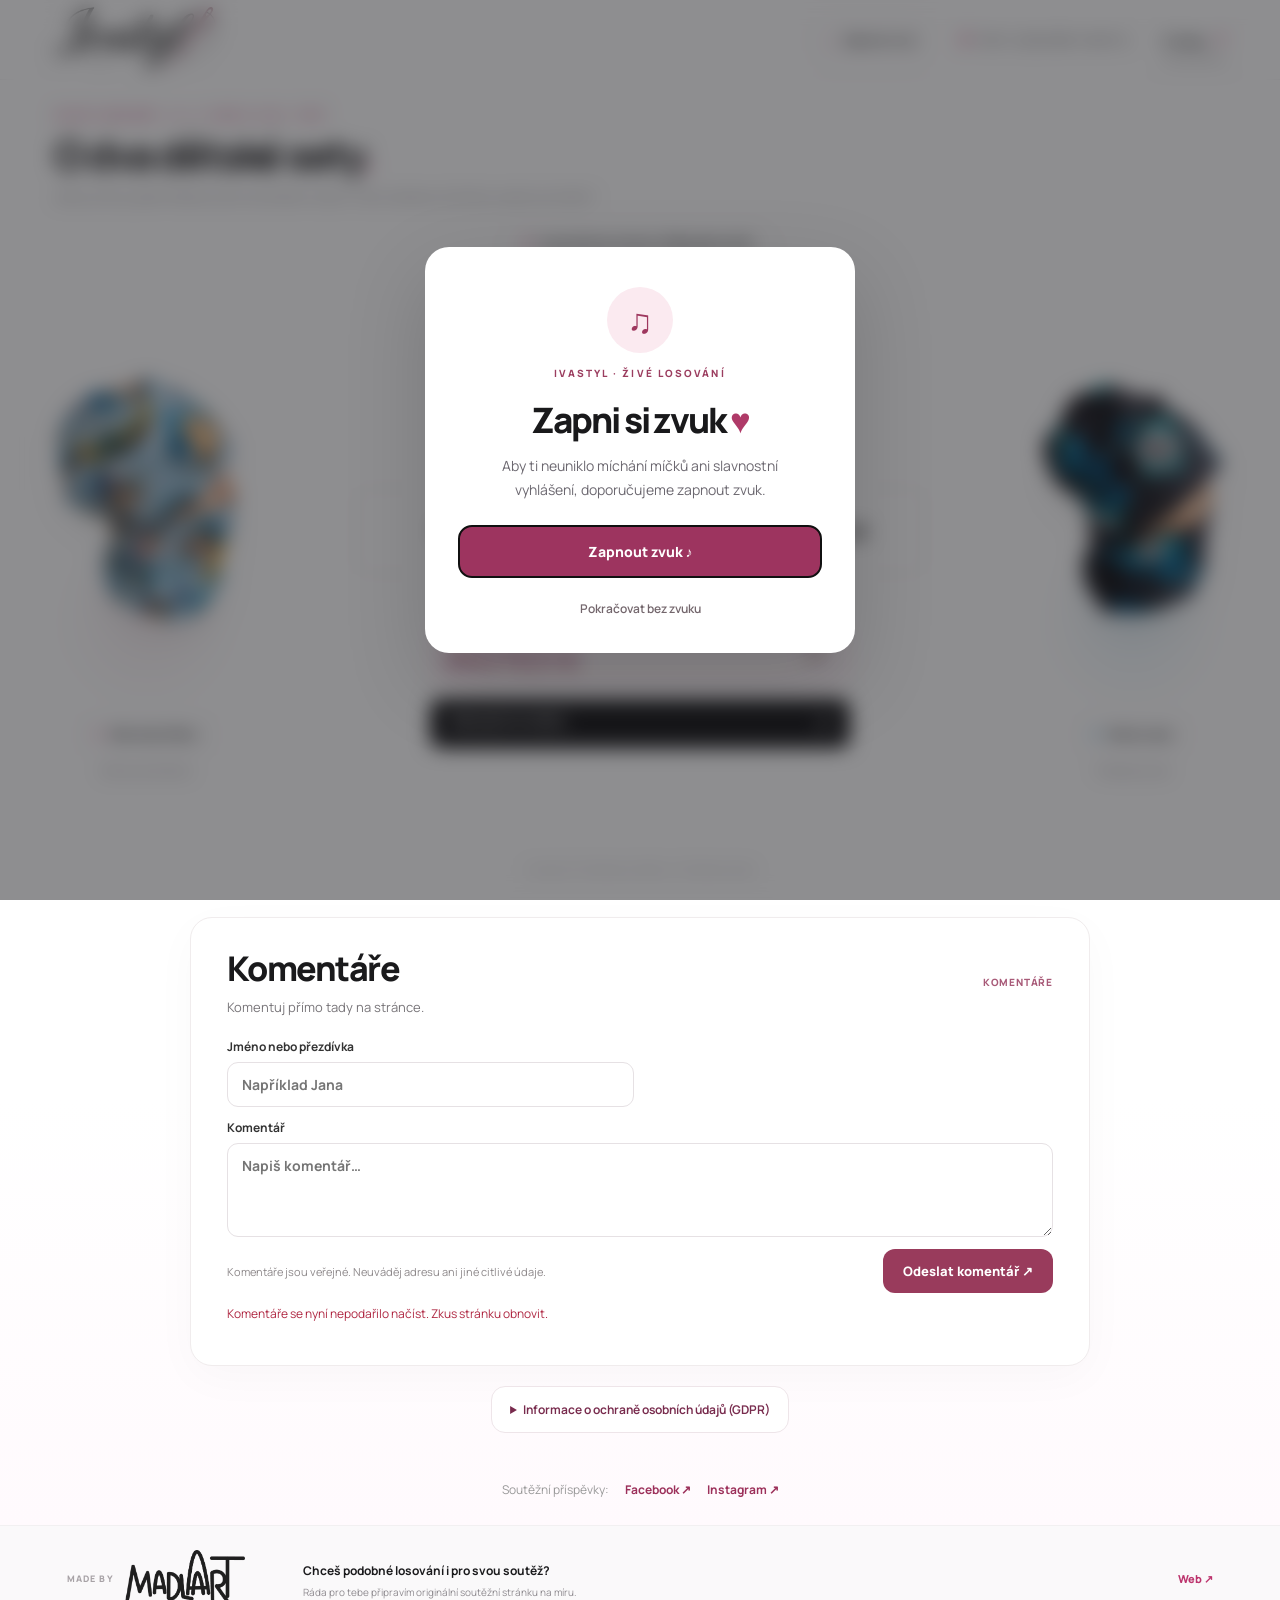
==== commit 380956e8: "test2" ====
--- a/index.html
+++ b/index.html
@@ -4,11 +4,11 @@
   <meta charset="utf-8">
   <meta name="viewport" content="width=device-width,initial-scale=1,viewport-fit=cover">
   <meta name="theme-color" content="#ffffff">
-  <meta name="description" content="IvaStyl · slavnostní losování dvou ručně šitých dětských setů, 14. 11. 2026 v 9:00 (TEST).">
+  <meta name="description" content="IvaStyl · slavnostní losování dvou ručně šitých dětských setů, 14. 11. 2026 v 9:30 (TEST).">
   <meta property="og:title" content="IvaStyl – Velké losování">
   <meta property="og:description" content="Dva dětské sety. Dva šťastní výherci. Přijď se podívat na losování!">
   <link rel="icon" type="image/svg+xml" href="assets/favicon.svg">
-  <title>IvaStyl · TEST losování 9:00</title>
+  <title>IvaStyl · TEST losování 9:30</title>
   <link rel="preconnect" href="https://fonts.googleapis.com">
   <link rel="preconnect" href="https://fonts.gstatic.com" crossorigin>
   <link href="https://fonts.googleapis.com/css2?family=Manrope:wght@400;500;600;700;800&display=swap" rel="stylesheet">
@@ -16,21 +16,37 @@
   <link rel="stylesheet" href="polish.css">
   <link rel="stylesheet" href="guestbook.css">
   <script src="audio.js" defer></script>
+  <script src="onboarding.js" defer></script>
   <script src="app.js" defer></script>
   <script src="guestbook.js" defer></script>
 </head>
 <body>
+  <div class="sound-onboarding" id="sound-onboarding" role="dialog" aria-modal="true" aria-labelledby="sound-onboarding-title" aria-describedby="sound-onboarding-desc">
+    <div class="sound-onboarding-card">
+      <div class="sound-onboarding-symbol" aria-hidden="true">♫</div>
+      <p class="sound-onboarding-eyebrow">IVASTYL · ŽIVÉ LOSOVÁNÍ</p>
+      <h2 id="sound-onboarding-title">Zapni si zvuk <span aria-hidden="true">♥</span></h2>
+      <p id="sound-onboarding-desc">Aby ti neuniklo míchání míčků ani slavnostní vyhlášení, doporučujeme zapnout zvuk.</p>
+      <button id="sound-onboarding-enable" class="sound-onboarding-primary" type="button">Zapnout zvuk <span aria-hidden="true">♪</span></button>
+      <button id="sound-onboarding-skip" class="sound-onboarding-secondary" type="button">Pokračovat bez zvuku</button>
+    </div>
+  </div>
+  <div class="final-count-overlay" id="final-count-overlay" hidden aria-live="off" aria-label="Poslední tři sekundy do losování">
+    <span class="final-count-label">LOSOVÁNÍ ZAČÍNÁ ZA</span>
+    <strong class="final-count-num" id="final-count-num">3</strong>
+  </div>
+
   <div class="site-frame" id="site-frame">
     <header class="header">
-      <a href="https://www.ivastyl.cz/" target="_blank" rel="noopener noreferrer" class="brand" aria-label="IvaStyl – přejít na e-shop"><img src="assets/logo-ivastyl.png" alt="IvaStyl"></a>
+      <a href="https://www.ivastyl.cz/" target="_blank" rel="noopener noreferrer" class="brand" aria-label="IvaStyl – přejít na e-shop"><img src="assets/ivastyl-logo-original-1411.png" alt="IvaStyl"></a>
       <div class="header-right"><button class="sound-button" id="sound-button" type="button" aria-pressed="false" title="Zapnout zvuky losování"><span id="sound-icon" aria-hidden="true">♪</span> <span id="sound-label">Zapnout zvuk</span></button><span class="live-chip"><span class="live-dot"></span> TEST LOSOVÁNÍ IVASTYL</span><a class="header-shop" href="https://www.ivastyl.cz/" target="_blank" rel="noopener noreferrer">E-shop <span aria-hidden="true">↗</span></a></div>
     </header>
 
     <main class="main" id="main">
       <div class="intro">
-        <div class="intro-text"><span class="eyebrow">VELKÉ LOSOVÁNÍ · 14. 11. 2026 V 9:00 · TEST</span><h1>O dva dětské sety<span class="accent">.</span></h1><p>Jedny sovičky, jeden fotbalový set a dva šťastní výherci. Kdo si odnese ručně šitou radost od IvaStyl?</p></div>
+        <div class="intro-text"><span class="eyebrow">VELKÉ LOSOVÁNÍ · 14. 11. 2026 V 9:30 · TEST</span><h1>O dva dětské sety<span class="accent">.</span></h1><p>Jedny sovičky, jeden fotbalový set a dva šťastní výherci. Kdo si odnese ručně šitou radost od IvaStyl?</p></div>
         <section class="countdown" id="countdown" aria-label="Odpočet do losování">
-          <span class="count-label" id="count-label">DO LOSOVÁNÍ ZBÝVÁ</span>
+          <span class="count-label" id="count-label">LOSOVÁNÍ ZAČNE 14. 11. 2026 V 9:30 · ZBÝVÁ</span>
           <div class="count-parts" role="timer" aria-live="off">
             <div class="count-piece"><strong id="dd">00</strong><span>DNY</span></div>
             <span class="count-colon">:</span>
@@ -77,7 +93,7 @@
             <div class="discount"><div><small>VÁŠ SLEVOVÝ KÓD</small><strong id="discount-code">SOUTEZ10</strong></div><button type="button" id="copy-code" aria-label="Kopírovat slevový kód" title="Kopírovat slevový kód"><svg viewBox="0 0 24 24" fill="none" stroke="currentColor" stroke-width="1.7" stroke-linecap="round" stroke-linejoin="round" width="22" height="22"><rect x="8" y="8" width="12" height="12" rx="2"/><path d="M16 8V6a2 2 0 0 0-2-2H6a2 2 0 0 0-2 2v8a2 2 0 0 0 2 2h2"/></svg></button></div>
             <a class="shop-button" id="final-shop" href="https://www.ivastyl.cz/" target="_blank" rel="noopener noreferrer">Nakoupit na IvaStyl <span>↗</span></a>
           </div>
-          <div class="stage-subline" id="stage-subline"><span class="tiny-spark">✳</span> Testovací losování se spustí automaticky v 9:00 <span class="tiny-spark">✳</span></div>
+          <div class="stage-subline" id="stage-subline"><span class="tiny-spark">✳</span> Testovací losování se spustí automaticky v 9:30 <span class="tiny-spark">✳</span></div>
           <div class="data-alert" id="data-alert" hidden>Nebyli zatím nahráni soutěžící. Losování čeká na seznam účastníků.</div>
         </div>
 
@@ -91,8 +107,8 @@
       <div class="participants-line" id="participants-line" style="text-align:center;padding:9px 0">Losování ze všech platných soutěžních čísel</div>
       <section class="guestbook" id="guestbook" aria-labelledby="guestbook-title">
         <div class="guestbook-heading">
-          <div><span class="eyebrow">VZKAZY OD VÁS</span><h2 id="guestbook-title">Přidej gratulaci <span class="accent">♥</span></h2>
-          <p>Napiš výhercům gratulaci nebo nech Ivě milý vzkaz přímo tady na stránce.</p></div>
+          <div><h2 id="guestbook-title">Komentáře</h2>
+          <p>Komentuj přímo tady na stránce.</p></div>
           <span class="guestbook-count" id="guestbook-count">KOMENTÁŘE</span>
         </div>
         <form id="guestbook-form" class="guestbook-form" autocomplete="on">
@@ -100,12 +116,18 @@
             <label><span>Jméno nebo přezdívka</span><input id="guestbook-name" name="name" type="text" required maxlength="55" placeholder="Například Jana" autocomplete="nickname"></label>
             <label class="trap" aria-hidden="true" tabindex="-1">Web <input id="guestbook-trap" type="text" name="company" autocomplete="off" tabindex="-1"></label>
           </div>
-          <label><span>Tvůj vzkaz</span><textarea id="guestbook-message" name="message" rows="3" required minlength="2" maxlength="500" placeholder="Moc gratuluji výhercům! ❤️"></textarea></label>
-          <div class="guestbook-send"><small>Veřejný vzkaz. Nepiš sem osobní údaje ani adresu.</small><button type="submit" id="guestbook-submit">Odeslat komentář <span aria-hidden="true">↗</span></button></div>
+          <label><span>Komentář</span><textarea id="guestbook-message" name="message" rows="3" required minlength="2" maxlength="500" placeholder="Napiš komentář…"></textarea></label>
+          <div class="guestbook-send"><small>Komentáře jsou veřejné. Neuváděj adresu ani jiné citlivé údaje.</small><button type="submit" id="guestbook-submit">Odeslat komentář <span aria-hidden="true">↗</span></button></div>
           <p id="guestbook-status" class="guestbook-status" role="status" aria-live="polite"></p>
         </form>
         <div class="guestbook-posts" id="guestbook-posts" aria-live="polite"></div>
       </section>
+
+      <details class="privacy-note" id="privacy-note">
+        <summary>Informace o ochraně osobních údajů (GDPR)</summary>
+        <p><strong>Soutěžící:</strong> čísla a jména/přezdívky uvedené v seznamu slouží pouze k losování a vyhlášení dvou výherců. Vlož jen takové jméno či přezdívku, s jejichž veřejným zobrazením soutěžící počítá. Celé seznamy jsou ve veřejném GitHub repozitáři; nepoužívej příjmení, telefonní čísla ani adresy.</p>
+        <p><strong>Komentáře:</strong> dobrovolně zadané jméno nebo přezdívka, text komentáře a čas se veřejně zobrazují na této stránce a ukládají prostřednictvím Supabase. Správcem je provozovatel e-shopu IvaStyl; kontakt nalezneš na <a href="https://www.ivastyl.cz/" target="_blank" rel="noopener noreferrer">ivastyl.cz</a>. Můžeš požádat o opravu či smazání komentáře. Údaje se uchovávají do odstranění komentáře nebo ukončení této stránky. Jejich zveřejnění není podmínkou účasti v soutěži.</p>
+      </details>
       <div class="social-links" aria-label="Příspěvky k soutěži"><span>Soutěžní příspěvky:</span><a href="https://www.facebook.com/permalink.php?story_fbid=pfbid02eaPkTZrTyudEaTWY8Zx2som1cDLxRhDJLYRth7cG7Z6SZvCaEXymR8UZ1EfAzFMLl&id=61574177012385" id="facebook-post-link" target="_blank" rel="noopener noreferrer">Facebook ↗</a><a href="https://www.instagram.com/p/DfkEKnRm2GC/" id="instagram-post-link" target="_blank" rel="noopener noreferrer">Instagram ↗</a></div>
 
       <div id="demo-controls" class="demo-controls" hidden><span class="demo-badge">UKÁZKA – NEPLATNÉ LOSOVÁNÍ</span><button type="button" id="demo-play">Přehrát losování ▶</button><button type="button" id="demo-restart">Znovu ↺</button></div>
@@ -114,7 +136,7 @@
 
   <footer class="footer" id="footer">
     <div class="footer-inner">
-      <div class="footer-brand"><span>MADE BY</span><a href="https://madlaart.cz/" rel="noopener noreferrer" target="_blank" aria-label="MadlaArt – web grafického studia"><img src="assets/logo-madlaart.webp" alt="MadlaArt"></a></div>
+      <div class="footer-brand"><span>MADE BY</span><a href="https://madlaart.cz/" rel="noopener noreferrer" target="_blank" aria-label="MadlaArt – web grafického studia"><img src="assets/madlaart-logo-original-1411.webp" alt="MadlaArt"></a></div>
       <div class="footer-copy"><strong>Chceš podobné losování i pro svou soutěž?</strong><p>Ráda pro tebe připravím originální soutěžní stránku na míru.</p></div>
       <div class="footer-links"><a href="https://madlaart.cz/" rel="noopener noreferrer" target="_blank">Web ↗</a><a id="madla-instagram" href="#" hidden rel="noopener noreferrer" target="_blank">Instagram ↗</a><a id="madla-facebook" href="#" hidden rel="noopener noreferrer" target="_blank">Facebook ↗</a></div>
     </div>
--- a/polish.css
+++ b/polish.css
@@ -63,3 +63,35 @@
  .prize-visual{height:clamp(139px,40vw,165px)}
  .ball{width:25px;height:25px;font-size:9px}
 }
+
+/* Exact original logos supplied by the client */
+.brand{width:clamp(155px,14vw,210px);flex-shrink:0}
+.brand img{display:block;width:100%;height:auto;max-height:66px;object-fit:contain;object-position:left center}
+.footer-brand a{width:120px;height:58px}
+.footer-brand img{width:100%;height:100%;object-fit:contain}
+@media(max-width:700px){.brand{width:127px}.brand img{max-height:52px}.footer-brand a{width:112px;height:50px}}
+
+.privacy-note{max-width:920px;margin:12px auto 30px;padding:13px 18px;background:#fff;border:1px solid #eee5e9;border-radius:14px;color:#4a4a4a;font-size:12px;line-height:1.6;}
+.privacy-note summary{cursor:pointer;font-size:12px;font-weight:650;color:#782b4d;}
+.privacy-note p{margin:10px 0;} .privacy-note a{color:#9d2f5d;text-decoration:underline;}
+
+/* Zvuková úvodní výzva + dramatický závěr odpočtu */
+.sound-onboarding{position:fixed;inset:0;z-index:9998;background:rgba(20,20,24,.48);backdrop-filter:blur(10px);-webkit-backdrop-filter:blur(10px);display:grid;place-items:center;padding:24px;}
+.sound-onboarding[hidden]{display:none!important}
+.sound-onboarding-card{width:min(100%,430px);background:#fff;border-radius:24px;padding:40px 34px 28px;text-align:center;box-shadow:0 30px 80px rgba(0,0,0,.17);color:#19191b;}
+.sound-onboarding-symbol{margin:auto auto 13px;display:grid;place-items:center;width:66px;height:66px;border-radius:50%;background:#fbeaf0;color:#9e375e;font-size:34px}
+.sound-onboarding-eyebrow{font-size:10px;font-weight:800;letter-spacing:2.1px;color:#9b3d5f;margin:0 0 16px}
+.sound-onboarding-card h2{margin:0 0 10px;font-family:Manrope,Arial,sans-serif;font-size:clamp(26px,6vw,35px);font-weight:800;letter-spacing:-.06em}
+.sound-onboarding-card h2 span{color:#af3a68}
+.sound-onboarding-card p#sound-onboarding-desc{font-size:14px;line-height:1.7;color:#6c6870;margin:0 auto 25px;max-width:340px}
+.sound-onboarding-primary{display:block;width:100%;border:0;border-radius:13px;padding:16px;font:800 14px Manrope,Arial,sans-serif;background:#9d345f;color:white;cursor:pointer}
+.sound-onboarding-primary:hover{background:#83264e}
+.sound-onboarding-secondary{display:block;margin:15px auto 0;padding:8px 15px;border:0;background:transparent;color:#73666c;font:600 12px Manrope,Arial,sans-serif;cursor:pointer}
+.sound-onboarding-secondary:hover{text-decoration:underline}
+.final-count-overlay{position:fixed;inset:0;z-index:5000;background:rgba(255,255,255,.93);display:flex;align-items:center;justify-content:center;flex-direction:column;pointer-events:none;gap:18px}
+.final-count-overlay[hidden]{display:none!important}
+.final-count-label{font-family:Manrope,Arial,sans-serif;font-size:clamp(12px,2.1vw,16px);font-weight:800;letter-spacing:.22em;color:#8e365b}
+.final-count-num{font-family:Manrope,Arial,sans-serif;color:#101115;line-height:1;font-size:clamp(145px,24vw,330px);font-weight:800;letter-spacing:-.08em;animation:countPop .6s both}
+@keyframes countPop{from{transform:scale(.82);opacity:.3}to{transform:scale(1);opacity:1}}
+@media(max-width:560px){.sound-onboarding-card{padding:30px 22px 22px;border-radius:22px}.final-count-overlay{gap:12px}}
+@media(prefers-reduced-motion:reduce){.final-count-num{animation:none}}
--- a/guestbook.css
+++ b/guestbook.css
@@ -1,4 +1,4 @@
-/* Public congratulations, clean e-commerce look */
+/* Public comments, clean e-commerce look */
 .guestbook{max-width:900px;width:100%;margin:24px auto 0;padding:27px clamp(16px,3vw,36px);border-radius:22px;border:1px solid #f0eced;background:#fff;box-shadow:0 12px 45px rgba(31,19,24,.028)}
 .guestbook-heading{display:flex;justify-content:space-between;gap:20px;align-items:center;margin-bottom:20px}
 .guestbook-heading h2{font-size:clamp(23px,3vw,34px);letter-spacing:-.045em;margin:8px 0 6px;font-weight:800}
@@ -29,3 +29,7 @@
 /* The first hero keeps 100svh as a minimum; the guestbook continues below the fold. */
 .site-frame{height:auto!important;min-height:100svh}
 .footer-brand img{object-fit:contain}
+
+/* Revised: generic public comment section */
+.guestbook-heading h2{margin-top:0}
+.guestbook-form textarea{min-height:94px}
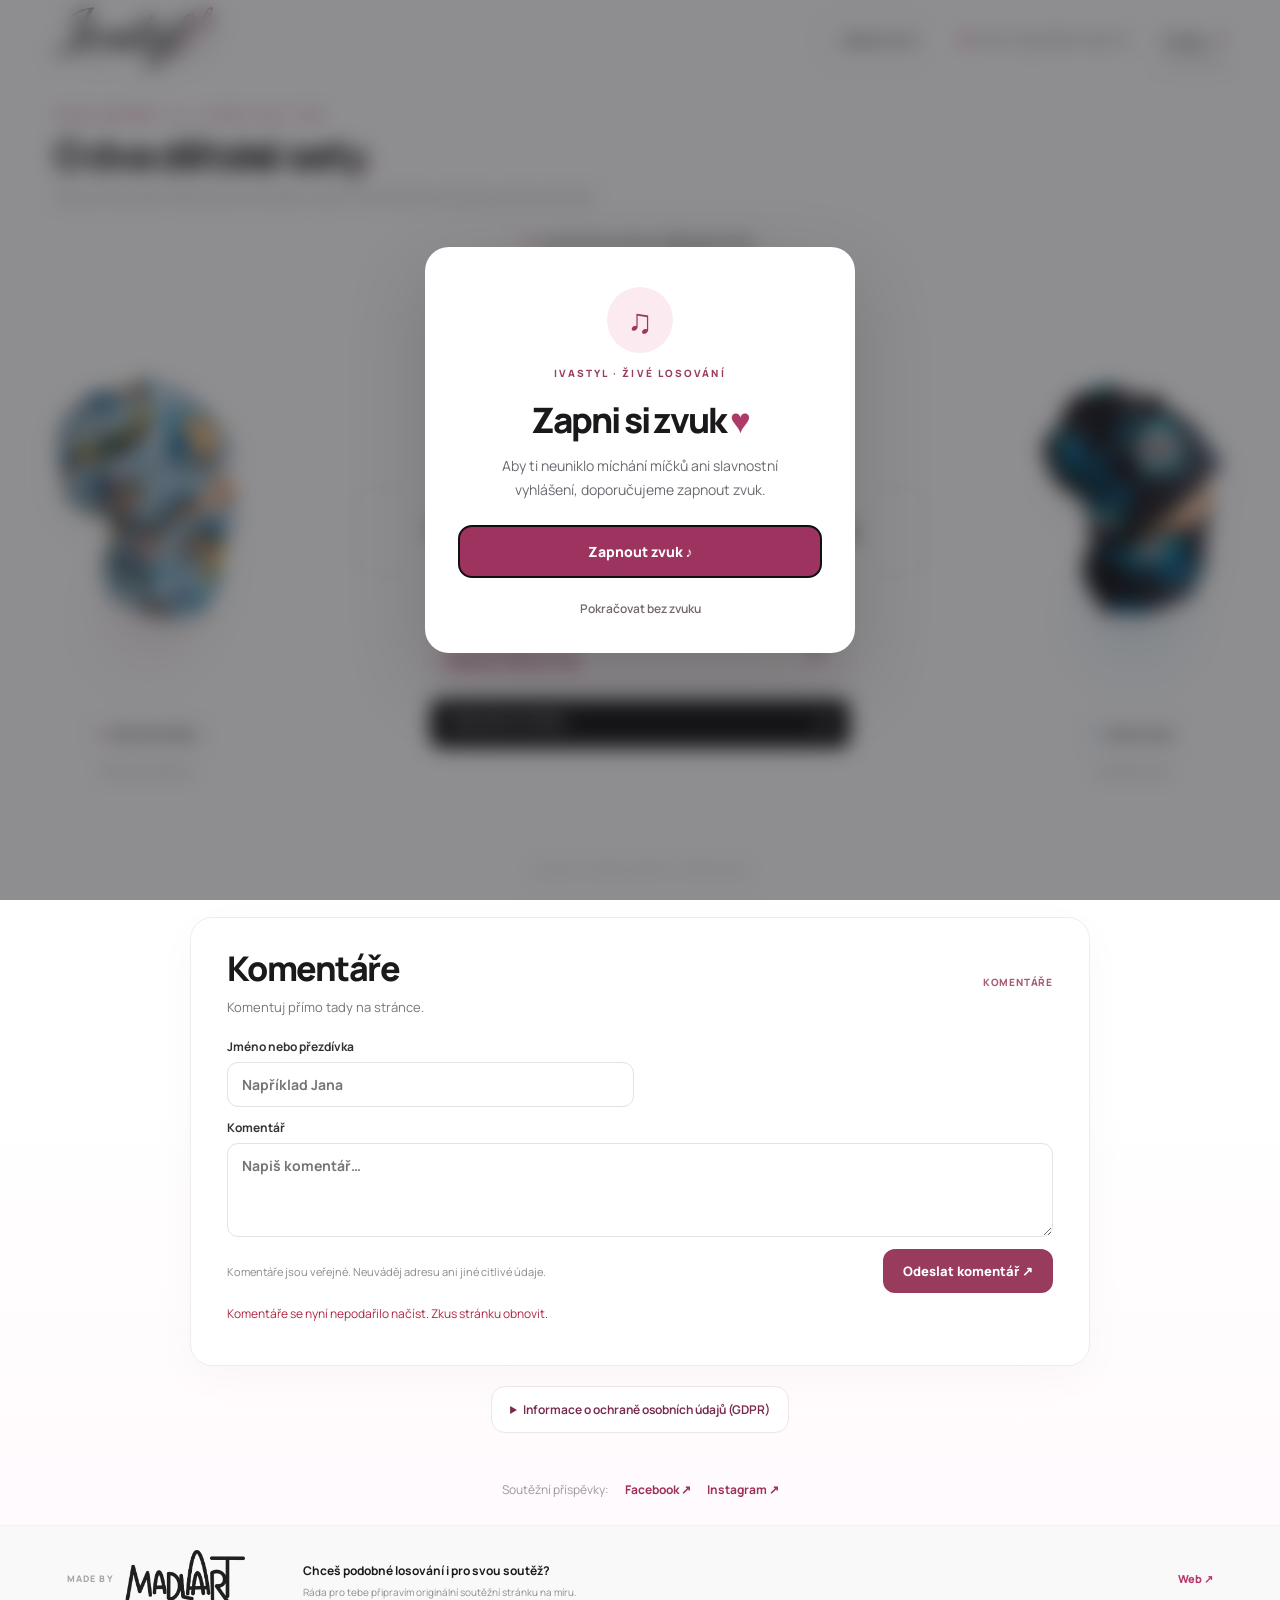
==== commit 022daddc: "test3" ====
--- a/index.html
+++ b/index.html
@@ -4,11 +4,11 @@
   <meta charset="utf-8">
   <meta name="viewport" content="width=device-width,initial-scale=1,viewport-fit=cover">
   <meta name="theme-color" content="#ffffff">
-  <meta name="description" content="IvaStyl · slavnostní losování dvou ručně šitých dětských setů, 14. 11. 2026 v 9:30 (TEST).">
+  <meta name="description" content="IvaStyl · slavnostní losování dvou ručně šitých dětských setů, 14. 11. 2026 v 9:50 (TEST).">
   <meta property="og:title" content="IvaStyl – Velké losování">
   <meta property="og:description" content="Dva dětské sety. Dva šťastní výherci. Přijď se podívat na losování!">
   <link rel="icon" type="image/svg+xml" href="assets/favicon.svg">
-  <title>IvaStyl · TEST losování 9:30</title>
+  <title>IvaStyl · TEST losování 9:50</title>
   <link rel="preconnect" href="https://fonts.googleapis.com">
   <link rel="preconnect" href="https://fonts.gstatic.com" crossorigin>
   <link href="https://fonts.googleapis.com/css2?family=Manrope:wght@400;500;600;700;800&display=swap" rel="stylesheet">
@@ -44,9 +44,9 @@
 
     <main class="main" id="main">
       <div class="intro">
-        <div class="intro-text"><span class="eyebrow">VELKÉ LOSOVÁNÍ · 14. 11. 2026 V 9:30 · TEST</span><h1>O dva dětské sety<span class="accent">.</span></h1><p>Jedny sovičky, jeden fotbalový set a dva šťastní výherci. Kdo si odnese ručně šitou radost od IvaStyl?</p></div>
+        <div class="intro-text"><span class="eyebrow">VELKÉ LOSOVÁNÍ · 14. 11. 2026 V 9:50 · TEST</span><h1>O dva dětské sety<span class="accent">.</span></h1><p>Jedny sovičky, jeden fotbalový set a dva šťastní výherci. Kdo si odnese ručně šitou radost od IvaStyl?</p></div>
         <section class="countdown" id="countdown" aria-label="Odpočet do losování">
-          <span class="count-label" id="count-label">LOSOVÁNÍ ZAČNE 14. 11. 2026 V 9:30 · ZBÝVÁ</span>
+          <span class="count-label" id="count-label">LOSOVÁNÍ ZAČNE 14. 11. 2026 V 9:50 · ZBÝVÁ</span>
           <div class="count-parts" role="timer" aria-live="off">
             <div class="count-piece"><strong id="dd">00</strong><span>DNY</span></div>
             <span class="count-colon">:</span>
@@ -93,7 +93,7 @@
             <div class="discount"><div><small>VÁŠ SLEVOVÝ KÓD</small><strong id="discount-code">SOUTEZ10</strong></div><button type="button" id="copy-code" aria-label="Kopírovat slevový kód" title="Kopírovat slevový kód"><svg viewBox="0 0 24 24" fill="none" stroke="currentColor" stroke-width="1.7" stroke-linecap="round" stroke-linejoin="round" width="22" height="22"><rect x="8" y="8" width="12" height="12" rx="2"/><path d="M16 8V6a2 2 0 0 0-2-2H6a2 2 0 0 0-2 2v8a2 2 0 0 0 2 2h2"/></svg></button></div>
             <a class="shop-button" id="final-shop" href="https://www.ivastyl.cz/" target="_blank" rel="noopener noreferrer">Nakoupit na IvaStyl <span>↗</span></a>
           </div>
-          <div class="stage-subline" id="stage-subline"><span class="tiny-spark">✳</span> Testovací losování se spustí automaticky v 9:30 <span class="tiny-spark">✳</span></div>
+          <div class="stage-subline" id="stage-subline"><span class="tiny-spark">✳</span> Testovací losování se spustí automaticky v 9:50 <span class="tiny-spark">✳</span></div>
           <div class="data-alert" id="data-alert" hidden>Nebyli zatím nahráni soutěžící. Losování čeká na seznam účastníků.</div>
         </div>
 
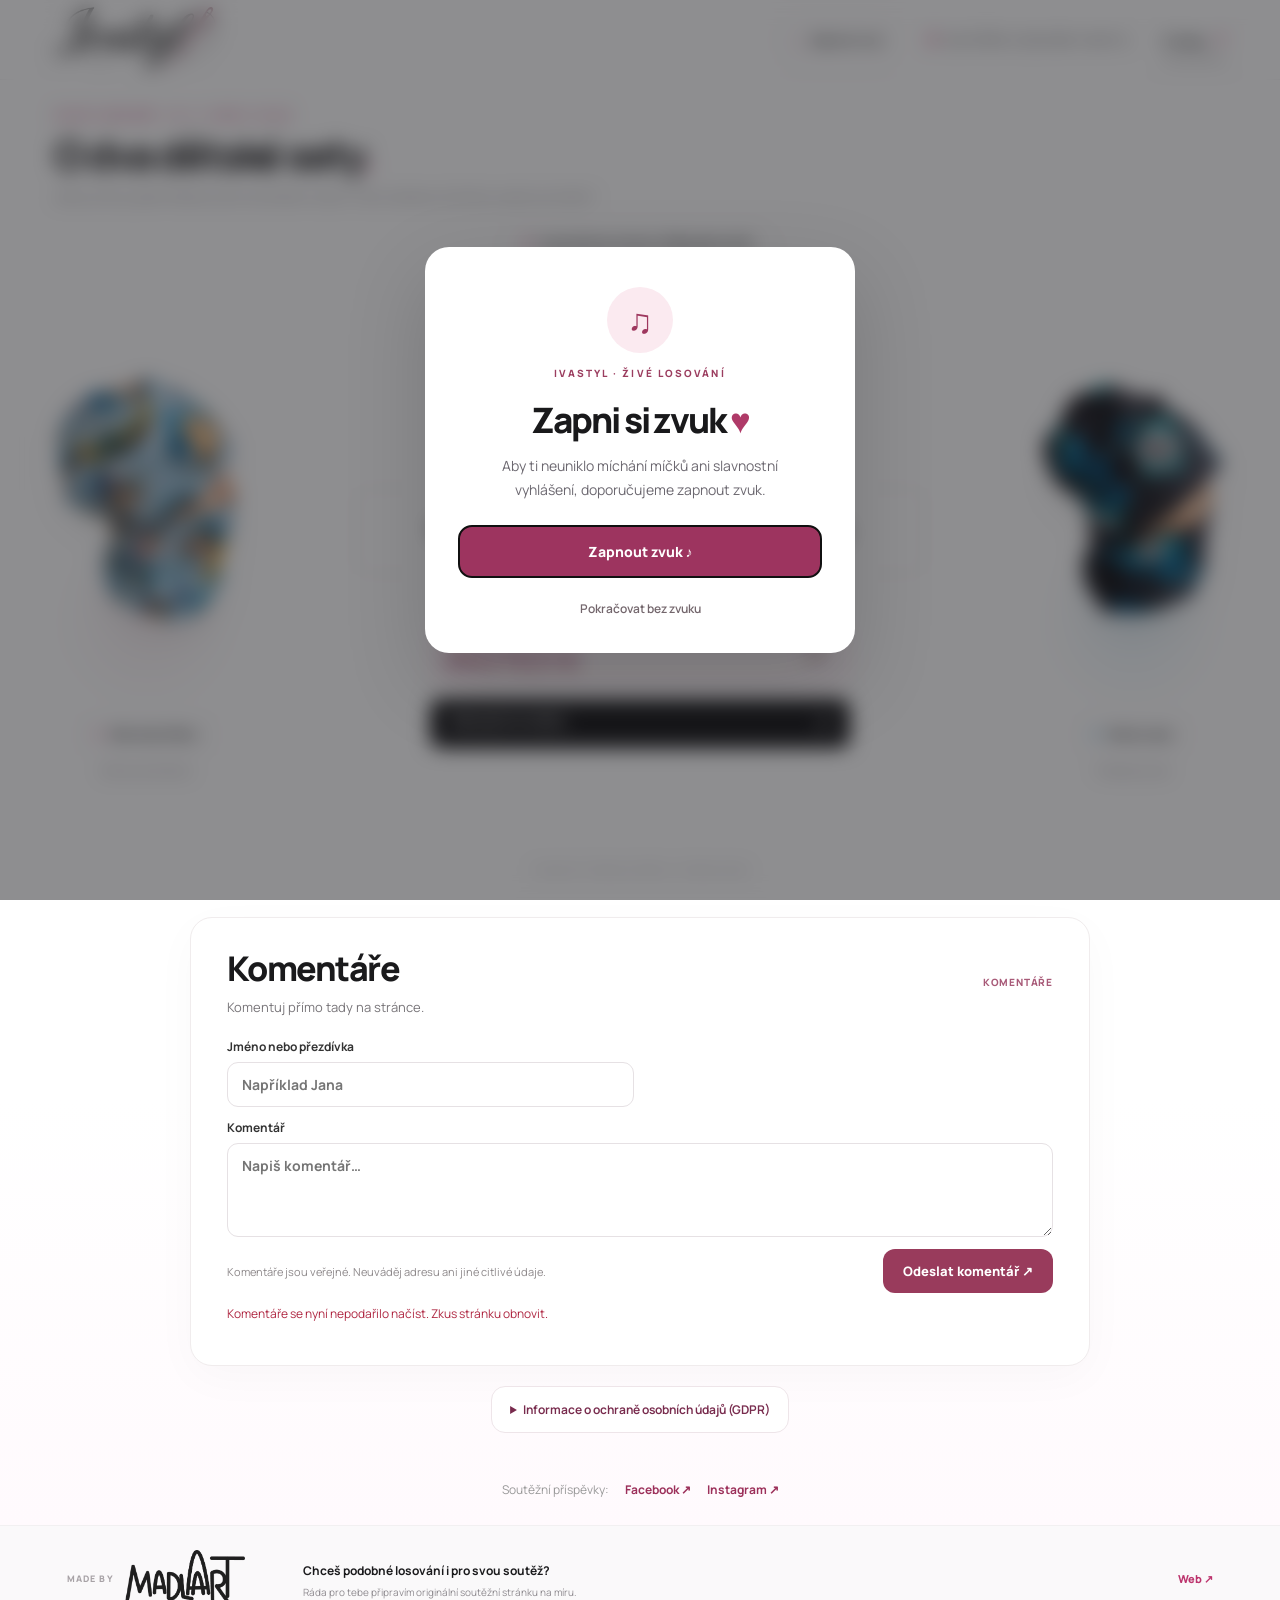
==== commit d33c13e8: "18.11.2026" ====
--- a/index.html
+++ b/index.html
@@ -4,11 +4,11 @@
   <meta charset="utf-8">
   <meta name="viewport" content="width=device-width,initial-scale=1,viewport-fit=cover">
   <meta name="theme-color" content="#ffffff">
-  <meta name="description" content="IvaStyl · slavnostní losování dvou ručně šitých dětských setů, 14. 11. 2026 v 9:50 (TEST).">
+  <meta name="description" content="IvaStyl · slavnostní losování dvou ručně šitých dětských setů, 18. 11. 2026 v 18:00.">
   <meta property="og:title" content="IvaStyl – Velké losování">
   <meta property="og:description" content="Dva dětské sety. Dva šťastní výherci. Přijď se podívat na losování!">
   <link rel="icon" type="image/svg+xml" href="assets/favicon.svg">
-  <title>IvaStyl · TEST losování 9:50</title>
+  <title>IvaStyl · slavnostní losování 18. 11. v 18:00</title>
   <link rel="preconnect" href="https://fonts.googleapis.com">
   <link rel="preconnect" href="https://fonts.gstatic.com" crossorigin>
   <link href="https://fonts.googleapis.com/css2?family=Manrope:wght@400;500;600;700;800&display=swap" rel="stylesheet">
@@ -17,7 +17,7 @@
   <link rel="stylesheet" href="guestbook.css">
   <script src="audio.js" defer></script>
   <script src="onboarding.js" defer></script>
-  <script src="app.js" defer></script>
+  <script src="app.js?v=20261118_1800" defer></script>
   <script src="guestbook.js" defer></script>
 </head>
 <body>
@@ -39,14 +39,14 @@
   <div class="site-frame" id="site-frame">
     <header class="header">
       <a href="https://www.ivastyl.cz/" target="_blank" rel="noopener noreferrer" class="brand" aria-label="IvaStyl – přejít na e-shop"><img src="assets/ivastyl-logo-original-1411.png" alt="IvaStyl"></a>
-      <div class="header-right"><button class="sound-button" id="sound-button" type="button" aria-pressed="false" title="Zapnout zvuky losování"><span id="sound-icon" aria-hidden="true">♪</span> <span id="sound-label">Zapnout zvuk</span></button><span class="live-chip"><span class="live-dot"></span> TEST LOSOVÁNÍ IVASTYL</span><a class="header-shop" href="https://www.ivastyl.cz/" target="_blank" rel="noopener noreferrer">E-shop <span aria-hidden="true">↗</span></a></div>
+      <div class="header-right"><button class="sound-button" id="sound-button" type="button" aria-pressed="false" title="Zapnout zvuky losování"><span id="sound-icon" aria-hidden="true">♪</span> <span id="sound-label">Zapnout zvuk</span></button><span class="live-chip"><span class="live-dot"></span> SOUTĚŽNÍ LOSOVÁNÍ IVASTYL</span><a class="header-shop" href="https://www.ivastyl.cz/" target="_blank" rel="noopener noreferrer">E-shop <span aria-hidden="true">↗</span></a></div>
     </header>
 
     <main class="main" id="main">
       <div class="intro">
-        <div class="intro-text"><span class="eyebrow">VELKÉ LOSOVÁNÍ · 14. 11. 2026 V 9:50 · TEST</span><h1>O dva dětské sety<span class="accent">.</span></h1><p>Jedny sovičky, jeden fotbalový set a dva šťastní výherci. Kdo si odnese ručně šitou radost od IvaStyl?</p></div>
+        <div class="intro-text"><span class="eyebrow">VELKÉ LOSOVÁNÍ · 18. 11. 2026 V 18:00</span><h1>O dva dětské sety<span class="accent">.</span></h1><p>Jedny sovičky, jeden fotbalový set a dva šťastní výherci. Kdo si odnese ručně šitou radost od IvaStyl?</p></div>
         <section class="countdown" id="countdown" aria-label="Odpočet do losování">
-          <span class="count-label" id="count-label">LOSOVÁNÍ ZAČNE 14. 11. 2026 V 9:50 · ZBÝVÁ</span>
+          <span class="count-label" id="count-label">LOSOVÁNÍ ZAČNE 18. 11. 2026 V 18:00 · ZBÝVÁ</span>
           <div class="count-parts" role="timer" aria-live="off">
             <div class="count-piece"><strong id="dd">00</strong><span>DNY</span></div>
             <span class="count-colon">:</span>
@@ -93,7 +93,7 @@
             <div class="discount"><div><small>VÁŠ SLEVOVÝ KÓD</small><strong id="discount-code">SOUTEZ10</strong></div><button type="button" id="copy-code" aria-label="Kopírovat slevový kód" title="Kopírovat slevový kód"><svg viewBox="0 0 24 24" fill="none" stroke="currentColor" stroke-width="1.7" stroke-linecap="round" stroke-linejoin="round" width="22" height="22"><rect x="8" y="8" width="12" height="12" rx="2"/><path d="M16 8V6a2 2 0 0 0-2-2H6a2 2 0 0 0-2 2v8a2 2 0 0 0 2 2h2"/></svg></button></div>
             <a class="shop-button" id="final-shop" href="https://www.ivastyl.cz/" target="_blank" rel="noopener noreferrer">Nakoupit na IvaStyl <span>↗</span></a>
           </div>
-          <div class="stage-subline" id="stage-subline"><span class="tiny-spark">✳</span> Testovací losování se spustí automaticky v 9:50 <span class="tiny-spark">✳</span></div>
+          <div class="stage-subline" id="stage-subline"><span class="tiny-spark">✳</span> Losování se spustí automaticky 18. 11. v 18:00 <span class="tiny-spark">✳</span></div>
           <div class="data-alert" id="data-alert" hidden>Nebyli zatím nahráni soutěžící. Losování čeká na seznam účastníků.</div>
         </div>
 
